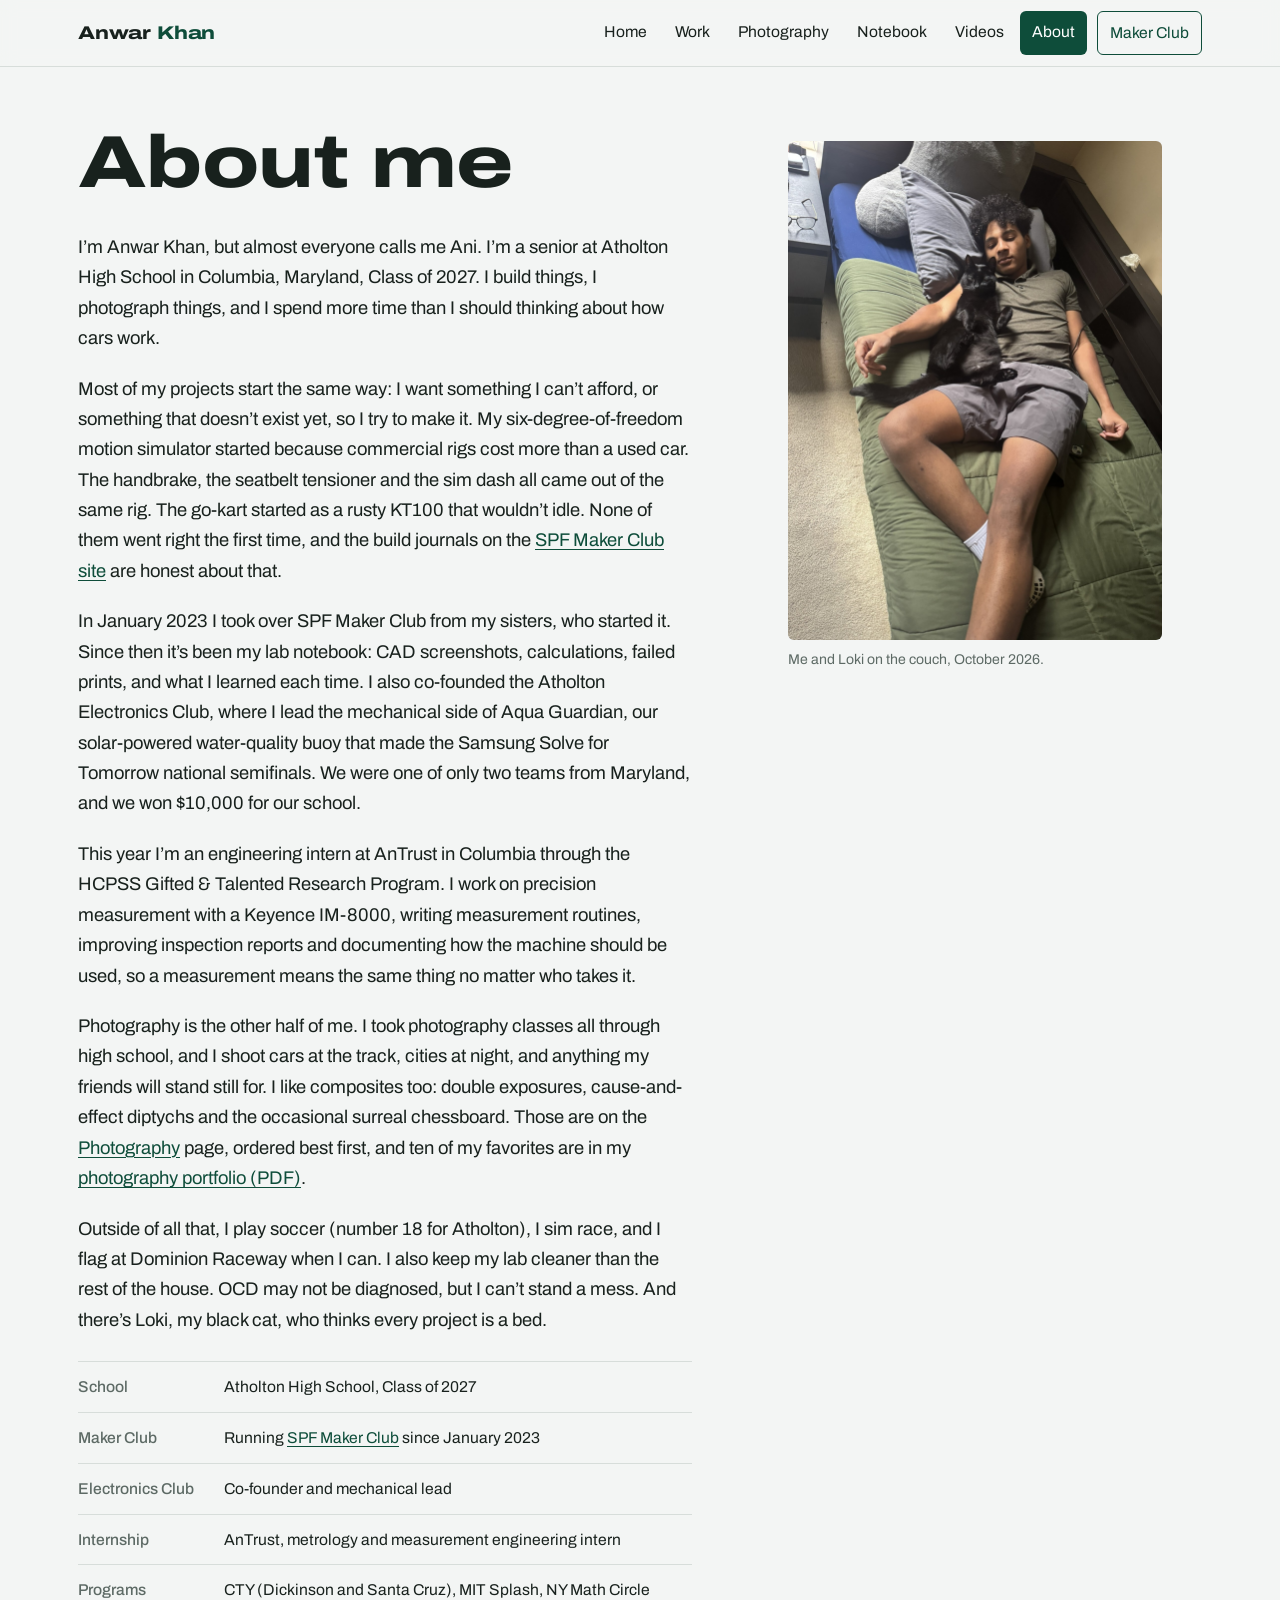
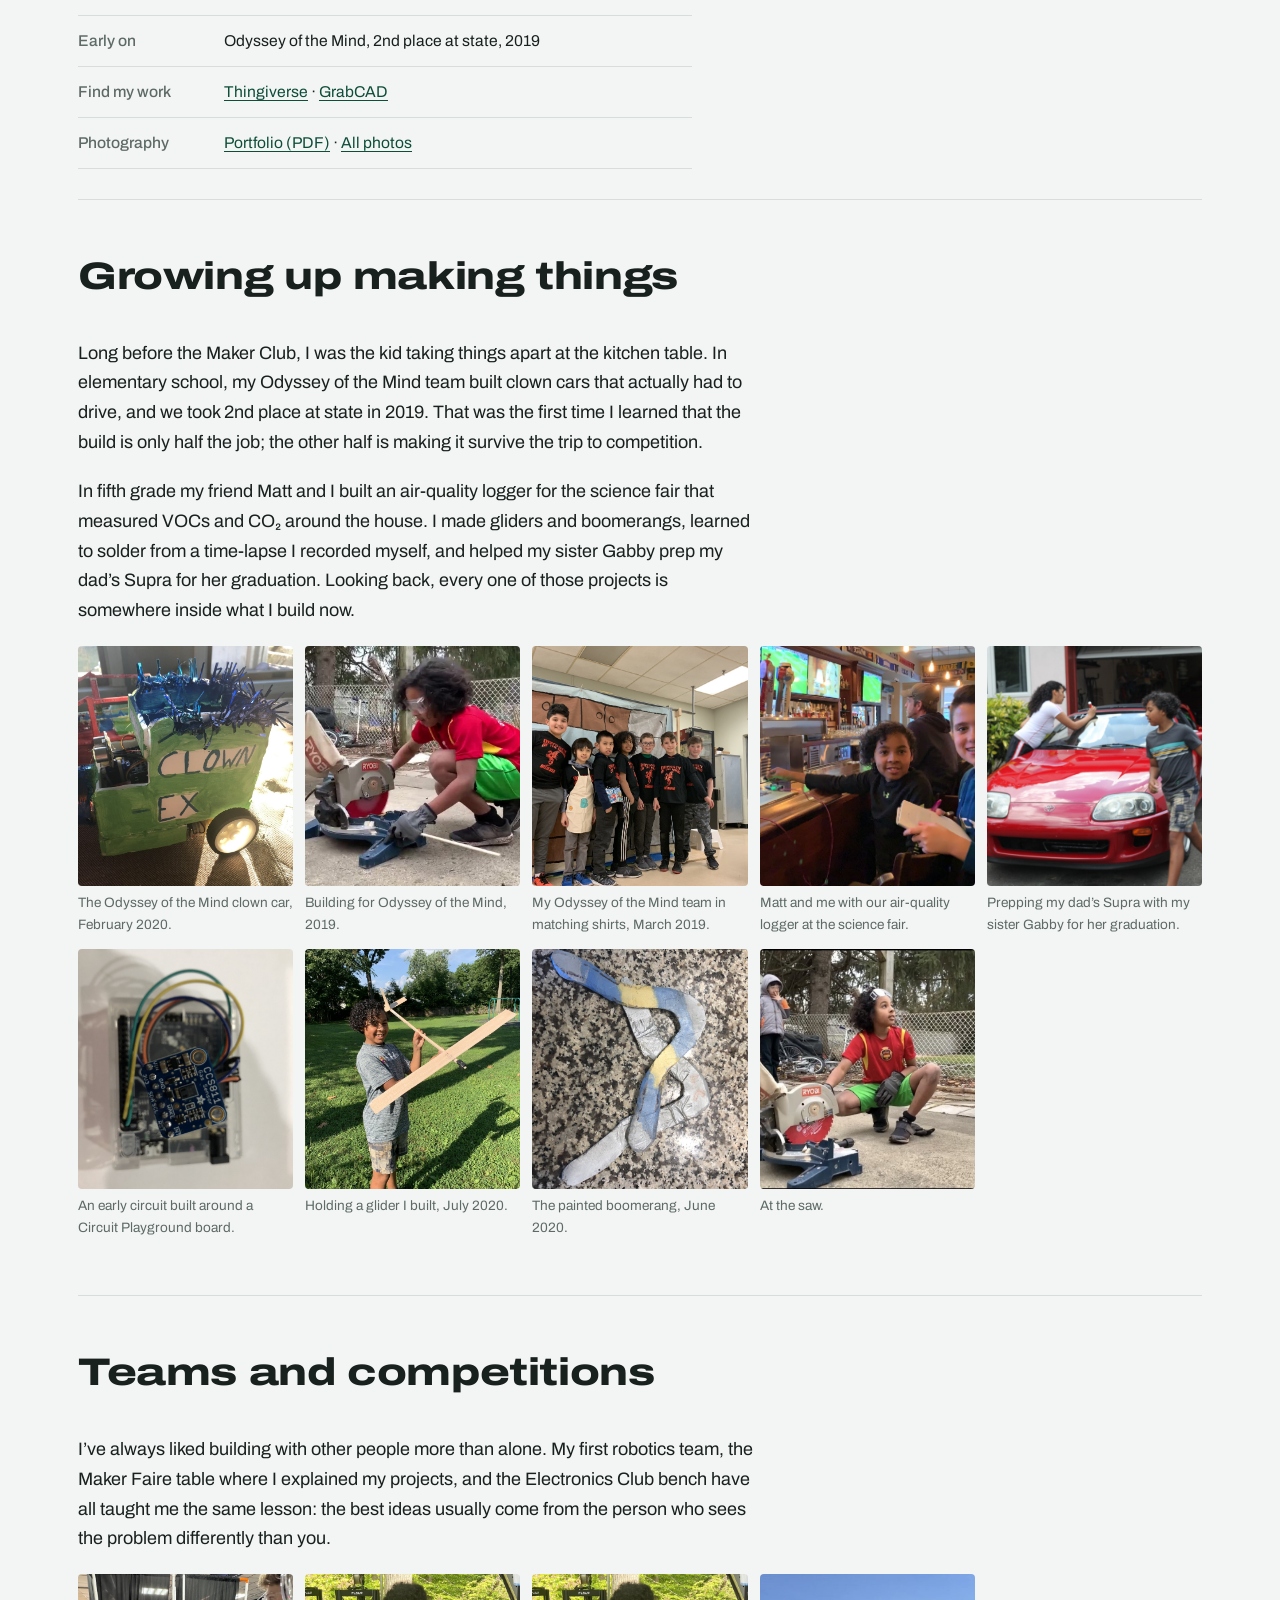
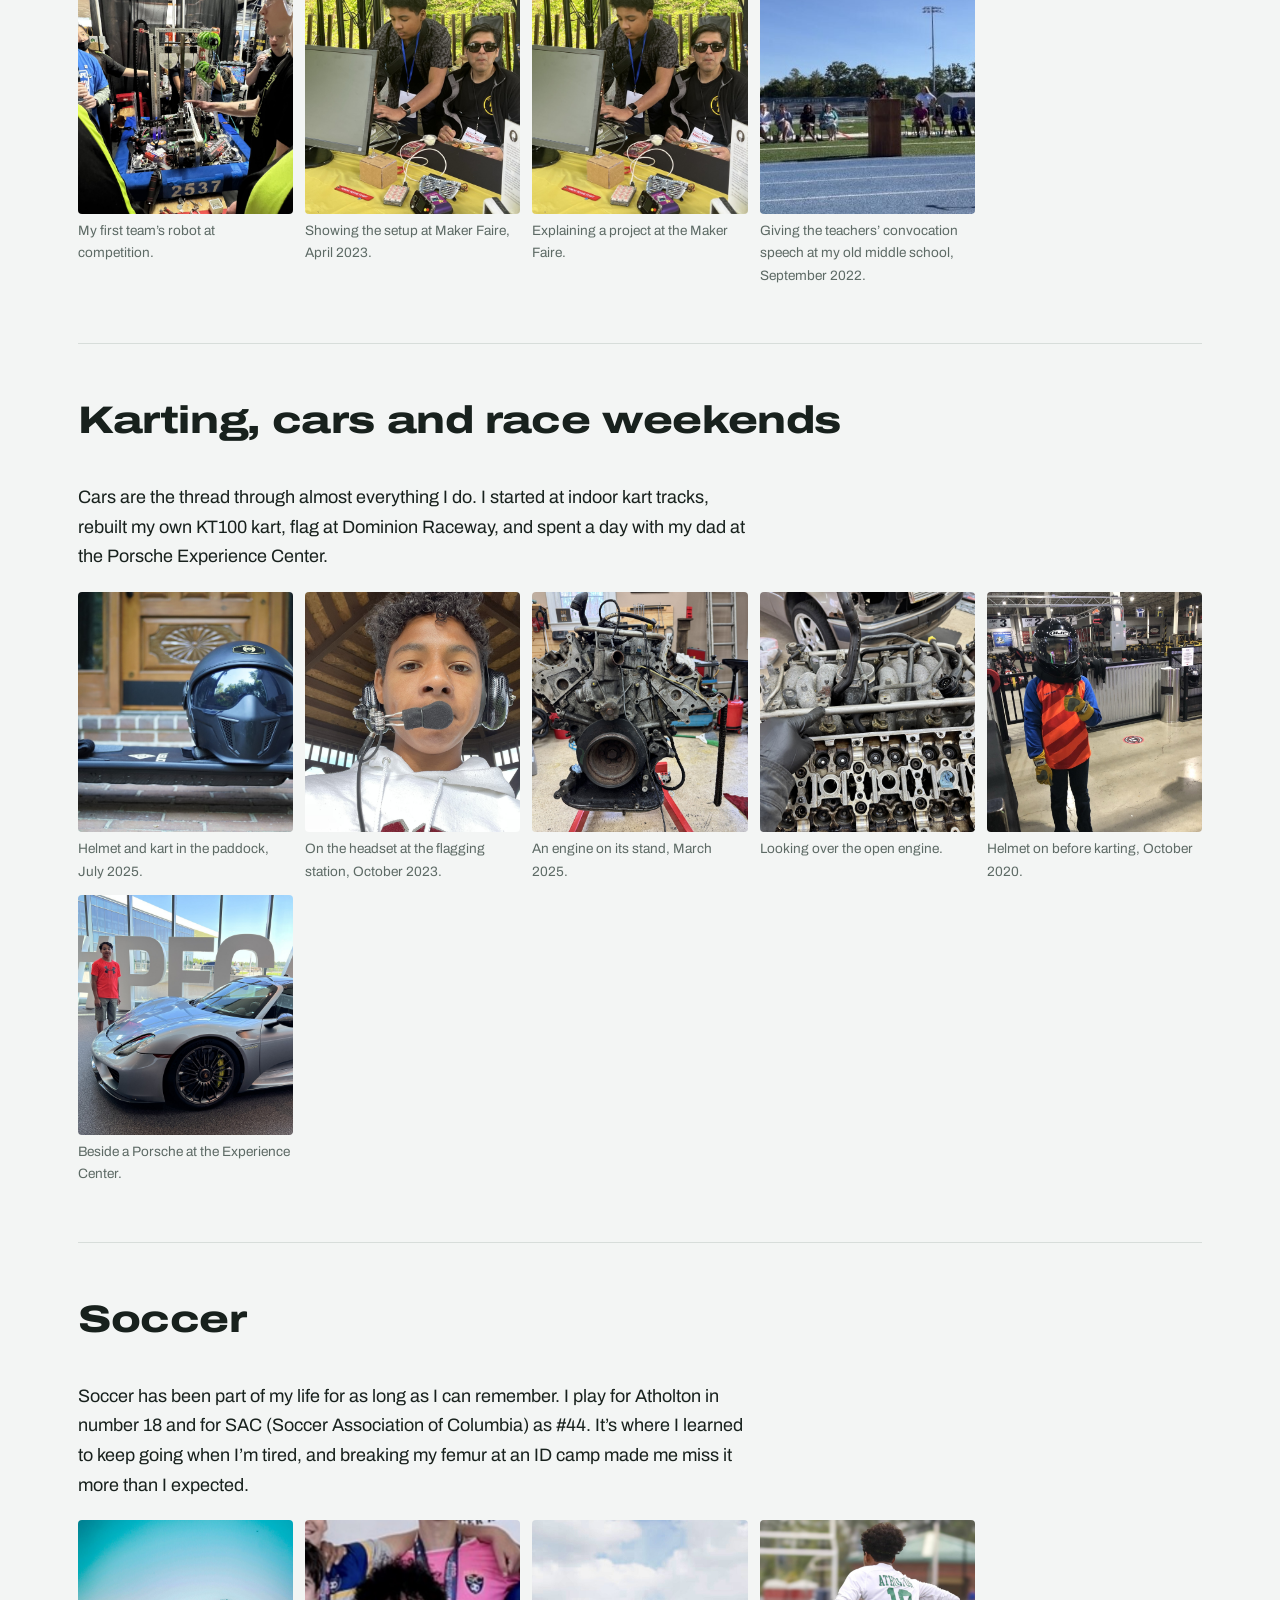
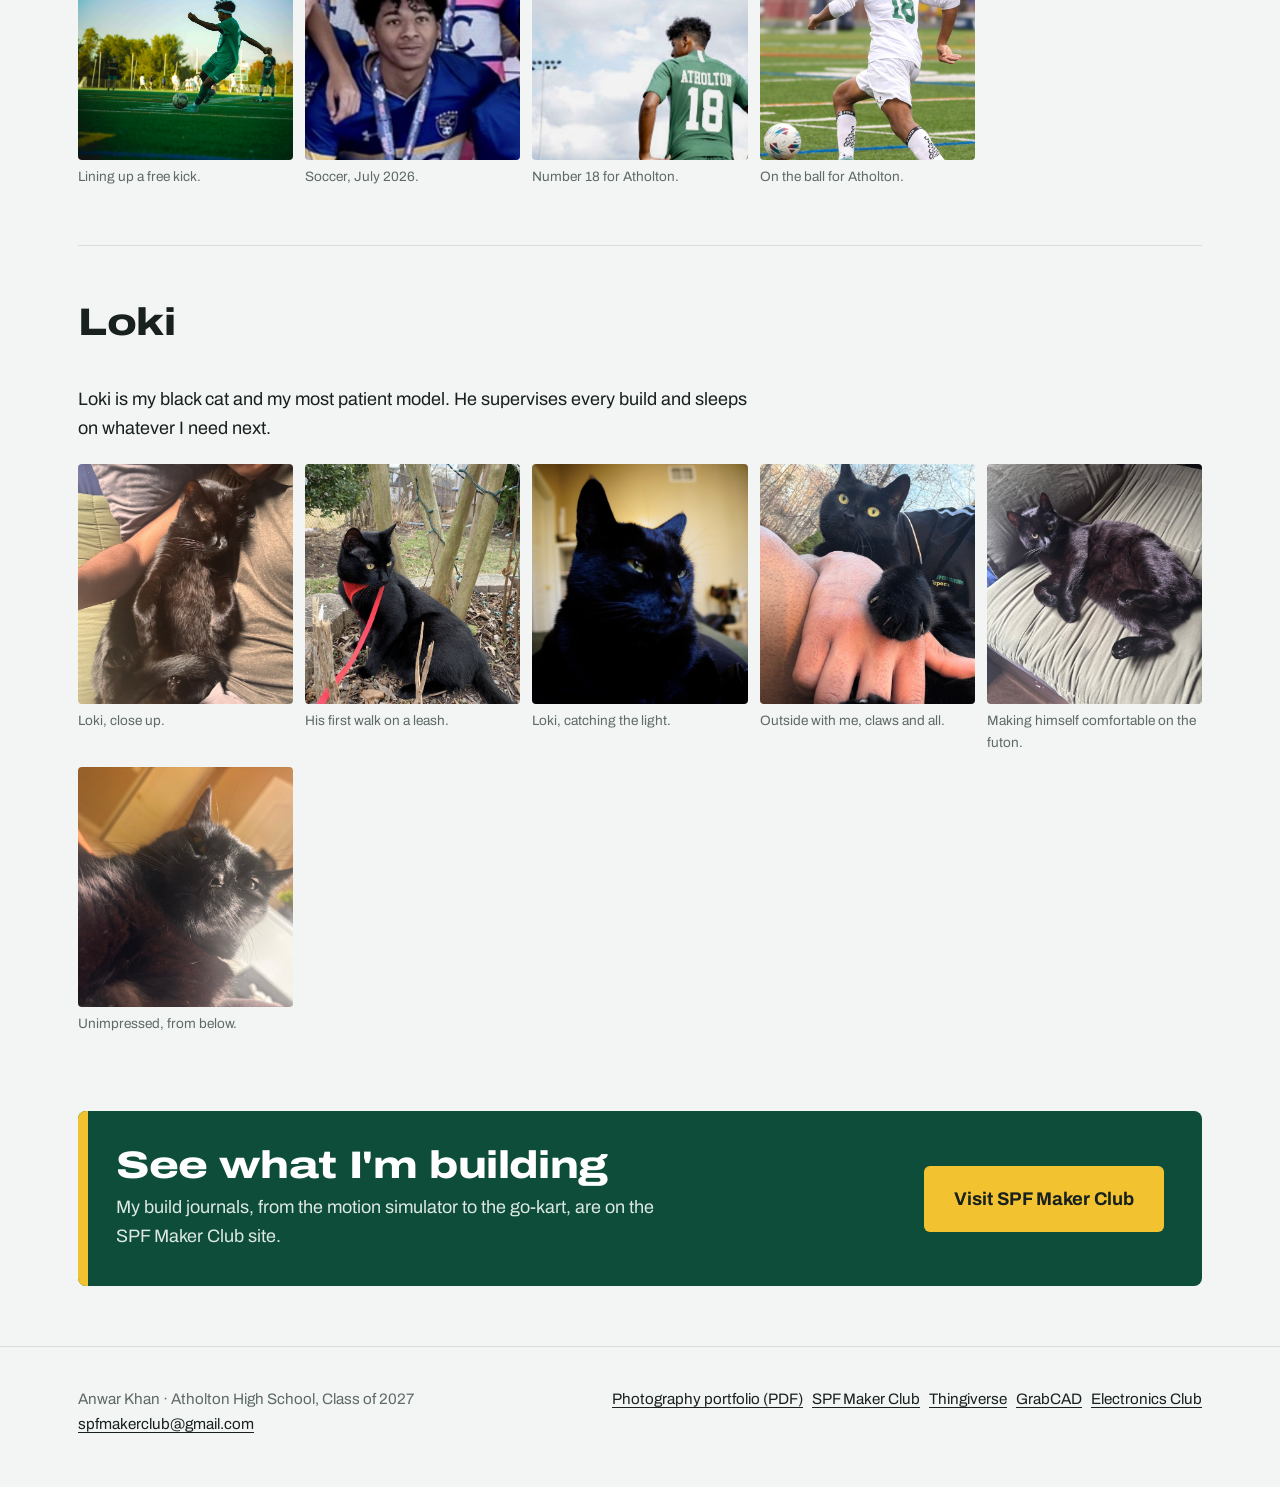
==== about.html @ f168857a "Add new Loki photos to About Co-Authored-By: Claude Opus 5.5 <noreply@anthropic.com> Claude-Session:" ====
<!doctype html>
<html lang="en"><head><meta charset="utf-8"><meta name="viewport" content="width=device-width,initial-scale=1">
<title>About · Anwar Khan</title><meta name="description" content="Projects, photography and notes by Anwar Khan.">
<link rel="preconnect" href="https://fonts.googleapis.com"><link rel="preconnect" href="https://fonts.gstatic.com" crossorigin>
<link href="https://fonts.googleapis.com/css2?family=Archivo:wdth,wght@62..125,400..800&display=swap" rel="stylesheet">
<link rel="stylesheet" href="style.css"></head>
<body><a class="skip" href="#main">Skip to content</a>
<header class="site-head"><div class="wrap"><a class="mark" href="index.html">Anwar <span>Khan</span></a>
<button class="menu-btn" aria-expanded="false" aria-controls="nav">Menu</button>
<nav class="nav" id="nav" aria-label="Main"><a href="index.html">Home</a><a href="work.html">Work</a><a href="photographs.html">Photography</a><a href="notebook.html">Notebook</a><a href="videos.html">Videos</a><a href="about.html" aria-current="page">About</a><a href="https://spfmakerclub.wordpress.com/" class="ext">Maker Club</a></nav></div></header>
<main id="main"><div class="wrap">
<section class="page-head about-grid"><div><h1>About me</h1><p>I’m Anwar Khan, but almost everyone calls me Ani. I’m a senior at Atholton High School in Columbia, Maryland, Class of 2027. I build things, I photograph things, and I spend more time than I should thinking about how cars work.</p><p>Most of my projects start the same way: I want something I can’t afford, or something that doesn’t exist yet, so I try to make it. My six-degree-of-freedom motion simulator started because commercial rigs cost more than a used car. The handbrake, the seatbelt tensioner and the sim dash all came out of the same rig. The go-kart started as a rusty KT100 that wouldn’t idle. None of them went right the first time, and the build journals on the <a href="https://spfmakerclub.wordpress.com/">SPF Maker Club site</a> are honest about that.</p><p>In January 2023 I took over SPF Maker Club from my sisters, who started it. Since then it’s been my lab notebook: CAD screenshots, calculations, failed prints, and what I learned each time. I also co-founded the Atholton Electronics Club, where I lead the mechanical side of Aqua Guardian, our solar-powered water-quality buoy that made the Samsung Solve for Tomorrow national semifinals. We were one of only two teams from Maryland, and we won $10,000 for our school.</p><p>This year I’m an engineering intern at AnTrust in Columbia through the HCPSS Gifted &amp; Talented Research Program. I work on precision measurement with a Keyence IM-8000, writing measurement routines, improving inspection reports and documenting how the machine should be used, so a measurement means the same thing no matter who takes it.</p><p>Photography is the other half of me. I took photography classes all through high school, and I shoot cars at the track, cities at night, and anything my friends will stand still for. I like composites too: double exposures, cause-and-effect diptychs and the occasional surreal chessboard. Those are on the <a href="photographs.html">Photography</a> page, ordered best first, and ten of my favorites are in my <a href="assets/anwar-khan-photography-portfolio.pdf">photography portfolio (PDF)</a>.</p><p>Outside of all that, I play soccer (number 18 for Atholton), I sim race, and I flag at Dominion Raceway when I can. I also keep my lab cleaner than the rest of the house. OCD may not be diagnosed, but I can’t stand a mess. And there’s Loki, my black cat, who thinks every project is a bed.</p>
<ul class="facts"><li><b>School</b><span>Atholton High School, Class of 2027</span></li><li><b>Maker Club</b><span>Running <a href="https://spfmakerclub.wordpress.com/">SPF Maker Club</a> since January 2023</span></li><li><b>Electronics Club</b><span>Co-founder and mechanical lead</span></li><li><b>Internship</b><span>AnTrust, metrology and measurement engineering intern</span></li><li><b>Programs</b><span>CTY (Dickinson and Santa Cruz), MIT Splash, NY Math Circle</span></li><li><b>Early on</b><span>Odyssey of the Mind, 2nd place at state, 2019</span></li><li><b>Find my work</b><span><a href="https://www.thingiverse.com/AcidicCane/designs">Thingiverse</a> · <a href="https://grabcad.com/anwar.o.khan-1">GrabCAD</a></span></li><li><b>Photography</b><span><a href="assets/anwar-khan-photography-portfolio.pdf">Portfolio (PDF)</a> · <a href="photographs.html">All photos</a></span></li></ul></div>
<figure class="portrait"><img src="assets/gallery-img-3523.jpg" alt="Me with my cat Loki curled up against my shoulder"><figcaption>Me and Loki on the couch, October 2026.</figcaption></figure></section>
<section class="section" id="growing-up"><div class="section-head"><h2>Growing up making things</h2></div><p>Long before the Maker Club, I was the kid taking things apart at the kitchen table. In elementary school, my Odyssey of the Mind team built clown cars that actually had to drive, and we took 2nd place at state in 2019. That was the first time I learned that the build is only half the job; the other half is making it survive the trip to competition.</p><p>In fifth grade my friend Matt and I built an air-quality logger for the science fair that measured VOCs and CO₂ around the house. I made gliders and boomerangs, learned to solder from a time-lapse I recorded myself, and helped my sister Gabby prep my dad’s Supra for her graduation. Looking back, every one of those projects is somewhere inside what I build now.</p><div class="strip"><figure class="" data-full="assets/gallery-img-0960.jpg" data-caption="The Odyssey of the Mind clown car, February 2020."><img src="assets/gallery-img-0960.jpg" alt="The Odyssey of the Mind clown car, February 2020." loading="lazy"><figcaption>The Odyssey of the Mind clown car, February 2020.</figcaption></figure><figure class="" data-full="assets/odyssey-build-2019-a.jpg" data-caption="Building for Odyssey of the Mind, 2019."><img src="assets/odyssey-build-2019-a.jpg" alt="Building for Odyssey of the Mind, 2019." loading="lazy"><figcaption>Building for Odyssey of the Mind, 2019.</figcaption></figure><figure class="" data-full="assets/gallery-img-3553.jpg" data-caption="My Odyssey of the Mind team in matching shirts, March 2019."><img src="assets/gallery-img-3553.jpg" alt="My Odyssey of the Mind team in matching shirts, March 2019." loading="lazy"><figcaption>My Odyssey of the Mind team in matching shirts, March 2019.</figcaption></figure><figure class="" data-full="assets/science-fair-air-logger-2020.jpg" data-caption="Matt and me with our air-quality logger at the science fair."><img src="assets/science-fair-air-logger-2020.jpg" alt="Matt and me with our air-quality logger at the science fair." loading="lazy"><figcaption>Matt and me with our air-quality logger at the science fair.</figcaption></figure><figure class="" data-full="assets/supra-prep-with-gabby-2020.jpg" data-caption="Prepping my dad’s Supra with my sister Gabby for her graduation."><img src="assets/supra-prep-with-gabby-2020.jpg" alt="Prepping my dad’s Supra with my sister Gabby for her graduation." loading="lazy"><figcaption>Prepping my dad’s Supra with my sister Gabby for her graduation.</figcaption></figure><figure class="" data-full="assets/gallery-img-0920.jpg" data-caption="An early circuit built around a Circuit Playground board."><img src="assets/gallery-img-0920.jpg" alt="An early circuit built around a Circuit Playground board." loading="lazy"><figcaption>An early circuit built around a Circuit Playground board.</figcaption></figure><figure class="" data-full="assets/gallery-img-0159.jpg" data-caption="Holding a glider I built, July 2020."><img src="assets/gallery-img-0159.jpg" alt="Holding a glider I built, July 2020." loading="lazy"><figcaption>Holding a glider I built, July 2020.</figcaption></figure><figure class="" data-full="assets/gallery-img-1186.jpg" data-caption="The painted boomerang, June 2020."><img src="assets/gallery-img-1186.jpg" alt="The painted boomerang, June 2020." loading="lazy"><figcaption>The painted boomerang, June 2020.</figcaption></figure><figure class="" data-full="assets/gallery-img-6403.jpg" data-caption="At the saw."><img src="assets/gallery-img-6403.jpg" alt="At the saw." loading="lazy"><figcaption>At the saw.</figcaption></figure></div></section><section class="section" id="robotics"><div class="section-head"><h2>Teams and competitions</h2></div><p>I’ve always liked building with other people more than alone. My first robotics team, the Maker Faire table where I explained my projects, and the Electronics Club bench have all taught me the same lesson: the best ideas usually come from the person who sees the problem differently than you.</p><div class="strip"><figure class="" data-full="assets/first-robotics-team-2025.jpg" data-caption="My first team’s robot at competition."><img src="assets/first-robotics-team-2025.jpg" alt="My first team’s robot at competition." loading="lazy"><figcaption>My first team’s robot at competition.</figcaption></figure><figure class="" data-full="assets/gallery-img-6424.jpg" data-caption="Showing the setup at Maker Faire, April 2023."><img src="assets/gallery-img-6424.jpg" alt="Showing the setup at Maker Faire, April 2023." loading="lazy"><figcaption>Showing the setup at Maker Faire, April 2023.</figcaption></figure><figure class="" data-full="assets/wp-2120.jpg" data-caption="Explaining a project at the Maker Faire."><img src="assets/wp-2120.jpg" alt="Explaining a project at the Maker Faire." loading="lazy"><figcaption>Explaining a project at the Maker Faire.</figcaption></figure><figure class="" data-full="assets/gallery-img-0933.jpg" data-caption="Giving the teachers’ convocation speech at my old middle school, September 2022."><img src="assets/gallery-img-0933.jpg" alt="Giving the teachers’ convocation speech at my old middle school, September 2022." loading="lazy"><figcaption>Giving the teachers’ convocation speech at my old middle school, September 2022.</figcaption></figure></div></section><section class="section" id="cars"><div class="section-head"><h2>Karting, cars and race weekends</h2></div><p>Cars are the thread through almost everything I do. I started at indoor kart tracks, rebuilt my own KT100 kart, flag at Dominion Raceway, and spent a day with my dad at the Porsche Experience Center.</p><div class="strip"><figure class="" data-full="assets/gallery--ani5394.jpg" data-caption="Helmet and kart in the paddock, July 2025."><img src="assets/gallery--ani5394.jpg" alt="Helmet and kart in the paddock, July 2025." loading="lazy"><figcaption>Helmet and kart in the paddock, July 2025.</figcaption></figure><figure class="" data-full="assets/gallery-img-2091.jpg" data-caption="On the headset at the flagging station, October 2023."><img src="assets/gallery-img-2091.jpg" alt="On the headset at the flagging station, October 2023." loading="lazy"><figcaption>On the headset at the flagging station, October 2023.</figcaption></figure><figure class="" data-full="assets/gallery-img-8754.jpg" data-caption="An engine on its stand, March 2025."><img src="assets/gallery-img-8754.jpg" alt="An engine on its stand, March 2025." loading="lazy"><figcaption>An engine on its stand, March 2025.</figcaption></figure><figure class="" data-full="assets/gallery-img-8756.jpg" data-caption="Looking over the open engine."><img src="assets/gallery-img-8756.jpg" alt="Looking over the open engine." loading="lazy"><figcaption>Looking over the open engine.</figcaption></figure><figure class="" data-full="assets/gallery-img-1470.jpg" data-caption="Helmet on before karting, October 2020."><img src="assets/gallery-img-1470.jpg" alt="Helmet on before karting, October 2020." loading="lazy"><figcaption>Helmet on before karting, October 2020.</figcaption></figure><figure class="" data-full="assets/gallery-img-3788.jpg" data-caption="Beside a Porsche at the Experience Center."><img src="assets/gallery-img-3788.jpg" alt="Beside a Porsche at the Experience Center." loading="lazy"><figcaption>Beside a Porsche at the Experience Center.</figcaption></figure></div></section><section class="section" id="soccer"><div class="section-head"><h2>Soccer</h2></div><p>Soccer has been part of my life for as long as I can remember. I play for Atholton in number 18 and for SAC (Soccer Association of Columbia) as #44. It’s where I learned to keep going when I’m tired, and breaking my femur at an ID camp made me miss it more than I expected.</p><div class="strip"><figure class="" data-full="assets/soccer-free-kick.jpg" data-caption="Lining up a free kick."><img src="assets/soccer-free-kick.jpg" alt="Lining up a free kick." loading="lazy"><figcaption>Lining up a free kick.</figcaption></figure><figure class="" data-full="assets/gallery-img-8855.jpg" data-caption="Soccer, July 2026."><img src="assets/gallery-img-8855.jpg" alt="Soccer, July 2026." loading="lazy"><figcaption>Soccer, July 2026.</figcaption></figure><figure class="" data-full="assets/gallery-img-1982.jpg" data-caption="Number 18 for Atholton."><img src="assets/gallery-img-1982.jpg" alt="Number 18 for Atholton." loading="lazy"><figcaption>Number 18 for Atholton.</figcaption></figure><figure class="" data-full="assets/soccer-number-18.jpg" data-caption="On the ball for Atholton."><img src="assets/soccer-number-18.jpg" alt="On the ball for Atholton." loading="lazy"><figcaption>On the ball for Atholton.</figcaption></figure></div></section><section class="section" id="loki"><div class="section-head"><h2>Loki</h2></div><p>Loki is my black cat and my most patient model. He supervises every build and sleeps on whatever I need next.</p><div class="strip"><figure class="" data-full="assets/gallery-img-9223.jpg" data-caption="Loki, close up."><img src="assets/gallery-img-9223.jpg" alt="Loki, close up." loading="lazy"><figcaption>Loki, close up.</figcaption></figure><figure class="" data-full="assets/loki-first-walk-2019.jpg" data-caption="His first walk on a leash."><img src="assets/loki-first-walk-2019.jpg" alt="His first walk on a leash." loading="lazy"><figcaption>His first walk on a leash.</figcaption></figure><figure class="" data-full="assets/loki-portrait.jpg" data-caption="Loki, catching the light."><img src="assets/loki-portrait.jpg" alt="Loki, catching the light." loading="lazy"><figcaption>Loki, catching the light.</figcaption></figure><figure class="" data-full="assets/loki-outside-in-my-arms.jpg" data-caption="Outside with me, claws and all."><img src="assets/loki-outside-in-my-arms.jpg" alt="Outside with me, claws and all." loading="lazy"><figcaption>Outside with me, claws and all.</figcaption></figure><figure class="" data-full="assets/loki-on-the-futon.jpg" data-caption="Making himself comfortable on the futon."><img src="assets/loki-on-the-futon.jpg" alt="Making himself comfortable on the futon." loading="lazy"><figcaption>Making himself comfortable on the futon.</figcaption></figure><figure class="" data-full="assets/loki-from-below.jpg" data-caption="Unimpressed, from below."><img src="assets/loki-from-below.jpg" alt="Unimpressed, from below." loading="lazy"><figcaption>Unimpressed, from below.</figcaption></figure></div></section>
<section class="club"><div><h2>See what I'm building</h2><p>My build journals, from the motion simulator to the go-kart, are on the SPF Maker Club site.</p></div><a class="btn big yellow" href="https://spfmakerclub.wordpress.com/">Visit SPF Maker Club</a></section></div></main>
<footer class="site-foot"><div class="wrap"><div>Anwar Khan · Atholton High School, Class of 2027<br>
<a href="mailto:spfmakerclub@gmail.com">spfmakerclub@gmail.com</a></div>
<div><a href="assets/anwar-khan-photography-portfolio.pdf">Photography portfolio (PDF)</a> &nbsp; <a href="https://spfmakerclub.wordpress.com/">SPF Maker Club</a> &nbsp; <a href="https://www.thingiverse.com/AcidicCane/designs">Thingiverse</a> &nbsp; <a href="https://grabcad.com/anwar.o.khan-1">GrabCAD</a> &nbsp; <a href="https://atholton-electronics-club.vercel.app/">Electronics Club</a></div></div></footer>
<div class="lightbox" role="dialog" aria-modal="true" aria-label="Photo viewer"><button type="button">Close</button><figure><img alt=""><figcaption></figcaption></figure></div>
<script src="site.js"></script></body></html>
---- style.css ----
/* Anwar Khan, personal site
   Palette: racing green + flag yellow on cool paper. Type: Archivo (wide for display). */
:root{
  --paper:#F3F5F4;
  --surface:#FFFFFF;
  --ink:#18211D;
  --green:#0E4D3A;
  --green-deep:#0A3A2C;
  --yellow:#F2C230;
  --steel:#5D6A65;
  --line:#D7DDDA;
  --measure:68ch;
  --wrap:1180px;
  --ease:cubic-bezier(.2,.7,.2,1);
}
@view-transition{navigation:auto}
*{box-sizing:border-box}
html{scroll-behavior:smooth}
body{margin:0;background:var(--paper);color:var(--ink);font-family:"Archivo",system-ui,sans-serif;font-size:18px;line-height:1.65;font-variation-settings:"wdth" 100;-webkit-font-smoothing:antialiased}
img,video{max-width:100%;display:block}
a{color:var(--green);text-underline-offset:3px;text-decoration-thickness:1px}
a:hover{text-decoration-color:var(--yellow);text-decoration-thickness:3px}
:focus-visible{outline:3px solid var(--yellow);outline-offset:3px;border-radius:2px}
.skip{position:absolute;left:-999px}.skip:focus{left:16px;top:16px;background:var(--surface);padding:8px 12px;z-index:99}
.wrap{max-width:var(--wrap);margin:0 auto;padding:0 28px}
h1,h2,h3{font-variation-settings:"wdth" 125;font-weight:800;line-height:1.08;letter-spacing:-.01em;margin:0 0 .4em}
h1{font-size:clamp(2.6rem,6vw,4.6rem)}
h2{font-size:clamp(1.7rem,3vw,2.4rem)}
h3{font-size:1.3rem;font-variation-settings:"wdth" 112}
p{margin:0 0 1.1em;max-width:var(--measure)}
.lede{font-size:1.22rem;color:var(--ink)}
.muted{color:var(--steel)}
.small{font-size:.92rem}

/* header */
.site-head{position:sticky;top:0;z-index:20;background:rgba(243,245,244,.92);backdrop-filter:blur(8px);border-bottom:1px solid var(--line)}
.site-head .wrap{display:flex;align-items:center;justify-content:space-between;gap:24px;height:66px}
.mark{font-variation-settings:"wdth" 125;font-weight:800;font-size:1.15rem;color:var(--ink);text-decoration:none;letter-spacing:-.01em}
.mark span{color:var(--green)}
.nav{display:flex;gap:4px;flex-wrap:wrap}
.nav a{color:var(--ink);text-decoration:none;padding:8px 12px;border-radius:6px;font-size:.98rem}
.nav a:hover{background:#E6EBE8}
.nav a[aria-current="page"]{background:var(--green);color:#fff}
.menu-btn{display:none;background:none;border:1px solid var(--line);border-radius:6px;padding:8px 12px;font:inherit}
@media (max-width:760px){
  .menu-btn{display:block}
  .nav{display:none;position:absolute;top:66px;left:0;right:0;background:var(--paper);flex-direction:column;padding:10px 20px 18px;border-bottom:1px solid var(--line)}
  .nav.open{display:flex}
}

/* the one signature element: twin livery stripes */
.stripes{display:flex;gap:6px;margin:18px 0 0}
.stripes i{display:block;height:8px;width:120px;background:var(--yellow);border-radius:1px}
.stripes i+i{width:60px;background:var(--green)}

/* home hero */
.hero{padding:64px 0 40px}
.hero h1{font-size:clamp(3.2rem,11vw,9rem);margin:0;line-height:.92;letter-spacing:-.03em}
.hero-grid{display:grid;grid-template-columns:1.05fr 1fr;gap:48px;align-items:end;margin-top:40px}
.hero-photo img{width:100%;height:auto;border-radius:6px}
.hero-photo figcaption{font-size:.88rem;color:var(--steel);margin-top:8px}
@media (prefers-reduced-motion:no-preference){
  .hero h1{animation:wipe 1.1s var(--ease) both}
  .stripes i{animation:grow .9s .55s var(--ease) both;transform-origin:left}
  .stripes i+i{animation-delay:.7s}
}
@keyframes wipe{from{clip-path:inset(0 100% 0 0)}to{clip-path:inset(0 0 0 0)}}
@keyframes grow{from{transform:scaleX(0)}to{transform:scaleX(1)}}

/* sections */
.section{padding:56px 0;border-top:1px solid var(--line)}
.section-head{display:flex;justify-content:space-between;align-items:baseline;gap:20px;flex-wrap:wrap;margin-bottom:26px}
.page-head{padding:56px 0 30px}
.page-head p{font-size:1.15rem}

/* buttons */
.btn{display:inline-block;background:var(--green);color:#fff;text-decoration:none;font-weight:700;font-size:1.02rem;padding:15px 24px;border-radius:6px;transition:background .2s}
.btn:hover{background:var(--green-deep);text-decoration:none;box-shadow:inset 0 -4px 0 var(--yellow)}
.btn.ghost{background:transparent;color:var(--green);border:2px solid var(--green);padding:13px 22px}
.btn.ghost:hover{background:var(--green);color:#fff}
.btn.big{font-size:1.15rem;padding:18px 30px}
.link-row{display:flex;flex-wrap:wrap;gap:12px;margin-top:10px}

/* projects */
.project{display:grid;grid-template-columns:minmax(0,1fr) minmax(0,1.1fr);gap:44px;padding:44px 0;border-top:1px solid var(--line);align-items:center}
.project:first-of-type{border-top:0}
.project-media{background:#E4E9E6;border-radius:6px;overflow:hidden;display:flex;align-items:center;justify-content:center;min-height:260px}
.project-media img{width:100%;height:auto;max-height:440px;object-fit:contain}
.project .kind{color:var(--steel);font-size:.95rem;margin:0 0 6px}
.project h2{font-size:clamp(1.6rem,2.6vw,2.2rem)}
@media (max-width:860px){.project,.hero-grid{grid-template-columns:1fr;gap:22px}}

/* compact project grid (home) */
.mini-grid{display:grid;grid-template-columns:repeat(auto-fill,minmax(260px,1fr));gap:26px}
.mini a{color:inherit;text-decoration:none;display:block}
.mini .thumb{background:#E4E9E6;border-radius:6px;aspect-ratio:4/3;display:flex;align-items:center;justify-content:center;overflow:hidden;margin-bottom:12px}
.mini .thumb img{max-height:100%;width:auto;height:100%;object-fit:contain}
.mini h3{margin:0 0 4px}
.mini p{font-size:.95rem;color:var(--steel);margin:0}
.mini a:hover h3{text-decoration:underline;text-decoration-color:var(--yellow);text-decoration-thickness:3px}

/* photo wall: natural aspect, masonry columns */
.filters{display:flex;flex-wrap:wrap;gap:8px;margin:0 0 26px}
.filters button{font:inherit;font-size:.95rem;border:1px solid var(--line);background:var(--surface);color:var(--ink);padding:7px 14px;border-radius:999px;cursor:pointer}
.filters button[aria-pressed="true"]{background:var(--green);color:#fff;border-color:var(--green)}
.wall{columns:3 300px;column-gap:18px}
.wall figure{break-inside:avoid;margin:0 0 18px;cursor:zoom-in}
.wall img{width:100%;height:auto;border-radius:4px;background:#E4E9E6}
.wall figcaption{font-size:.9rem;color:var(--steel);padding:8px 2px 0}
.wall figcaption b{color:var(--ink);font-weight:600}
.wall figure[hidden]{display:none}

/* lightbox */
.lightbox{position:fixed;inset:0;background:rgba(10,20,16,.94);display:none;align-items:center;justify-content:center;z-index:50;padding:30px}
.lightbox.open{display:flex}
.lightbox figure{margin:0;max-width:min(1300px,94vw);text-align:center}
.lightbox img{max-height:82vh;width:auto;margin:0 auto;border-radius:3px}
.lightbox figcaption{color:#E9EFEC;margin-top:12px;font-size:.98rem}
.lightbox button{position:absolute;top:18px;right:22px;background:none;border:1px solid #6d7c76;color:#fff;font:inherit;padding:6px 14px;border-radius:6px;cursor:pointer}
@media (prefers-reduced-motion:no-preference){.lightbox.open figure{animation:pop .28s var(--ease)}}
@keyframes pop{from{opacity:0;transform:scale(.97)}to{opacity:1;transform:none}}

/* notebook timeline */
.entry{display:grid;grid-template-columns:150px minmax(0,1fr);gap:34px;padding:46px 0;border-top:1px solid var(--line)}
.entry .when{font-variation-settings:"wdth" 125;font-weight:800;color:var(--green);font-size:1.05rem;line-height:1.3}
.entry .when small{display:block;color:var(--steel);font-weight:400;font-variation-settings:"wdth" 100;font-size:.9rem}
.strip{display:grid;grid-template-columns:repeat(auto-fill,minmax(210px,1fr));gap:12px;margin-top:20px}
.strip figure{margin:0;cursor:zoom-in}
.strip img{width:100%;height:240px;object-fit:cover;border-radius:4px}
.strip figcaption{font-size:.85rem;color:var(--steel);margin-top:6px}
@media (max-width:760px){.entry{grid-template-columns:1fr;gap:10px}}

/* about */
.about-grid{display:grid;grid-template-columns:minmax(0,1.35fr) minmax(0,1fr);gap:56px;align-items:start}
.about-grid .portrait img{width:100%;height:auto;border-radius:6px}
.about-grid .portrait figcaption{font-size:.88rem;color:var(--steel);margin-top:8px}
.facts{list-style:none;padding:0;margin:26px 0 0;border-top:1px solid var(--line)}
.facts li{display:grid;grid-template-columns:130px 1fr;gap:16px;padding:12px 0;border-bottom:1px solid var(--line);font-size:.98rem}
.facts li b{color:var(--steel);font-weight:500}
@media (max-width:860px){.about-grid{grid-template-columns:1fr}}

/* videos */
.vid-grid{display:grid;grid-template-columns:repeat(auto-fill,minmax(330px,1fr));gap:30px}
.vid video,.vid iframe{width:100%;aspect-ratio:16/9;height:auto;border:0;border-radius:6px;background:#000}
.vid h3{margin:12px 0 4px}
.vid p{font-size:.95rem;color:var(--steel);margin:0}

/* footer */
.site-foot{border-top:1px solid var(--line);margin-top:60px;padding:40px 0 50px;font-size:.95rem;color:var(--steel)}
.site-foot .wrap{display:flex;justify-content:space-between;gap:24px;flex-wrap:wrap}
.site-foot a{color:var(--ink)}

/* Maker Club link band */
.club{display:flex;justify-content:space-between;align-items:center;gap:30px;flex-wrap:wrap;background:var(--green);color:#fff;border-radius:8px;padding:34px 38px;margin:20px 0 10px;position:relative;overflow:hidden}
.club::before{content:"";position:absolute;left:0;top:0;bottom:0;width:10px;background:var(--yellow)}
.club h2{color:#fff;margin:0 0 6px}
.club p{margin:0;color:#DCE8E2;max-width:56ch}
.btn.yellow{background:var(--yellow);color:var(--ink)}
.btn.yellow:hover{background:#ffd24d;box-shadow:none}
.nav a.ext{border:1px solid var(--green);color:var(--green);margin-left:6px}
.nav a.ext:hover{background:var(--green);color:#fff}
.portrait figcaption,.hero-photo figcaption{font-size:.88rem}
/* JS masonry keeps rank order reading left to right */
.wall.js{columns:auto;display:flex;gap:18px;align-items:flex-start}
.wall.js .col{flex:1 1 0;min-width:0}
/* portfolio band (photography page) */
.pf{display:grid;grid-template-columns:minmax(0,300px) minmax(0,1fr);gap:34px;align-items:center;background:var(--surface);border:1px solid var(--line);border-left:10px solid var(--yellow);border-radius:8px;padding:24px 30px;margin:0 0 34px}
.pf-cover img{width:100%;height:auto;border-radius:4px;box-shadow:0 1px 0 var(--line)}
.pf h2{margin:0 0 6px}
.pf p{margin:0 0 6px}
@media (max-width:760px){.pf{grid-template-columns:1fr;padding:20px}}
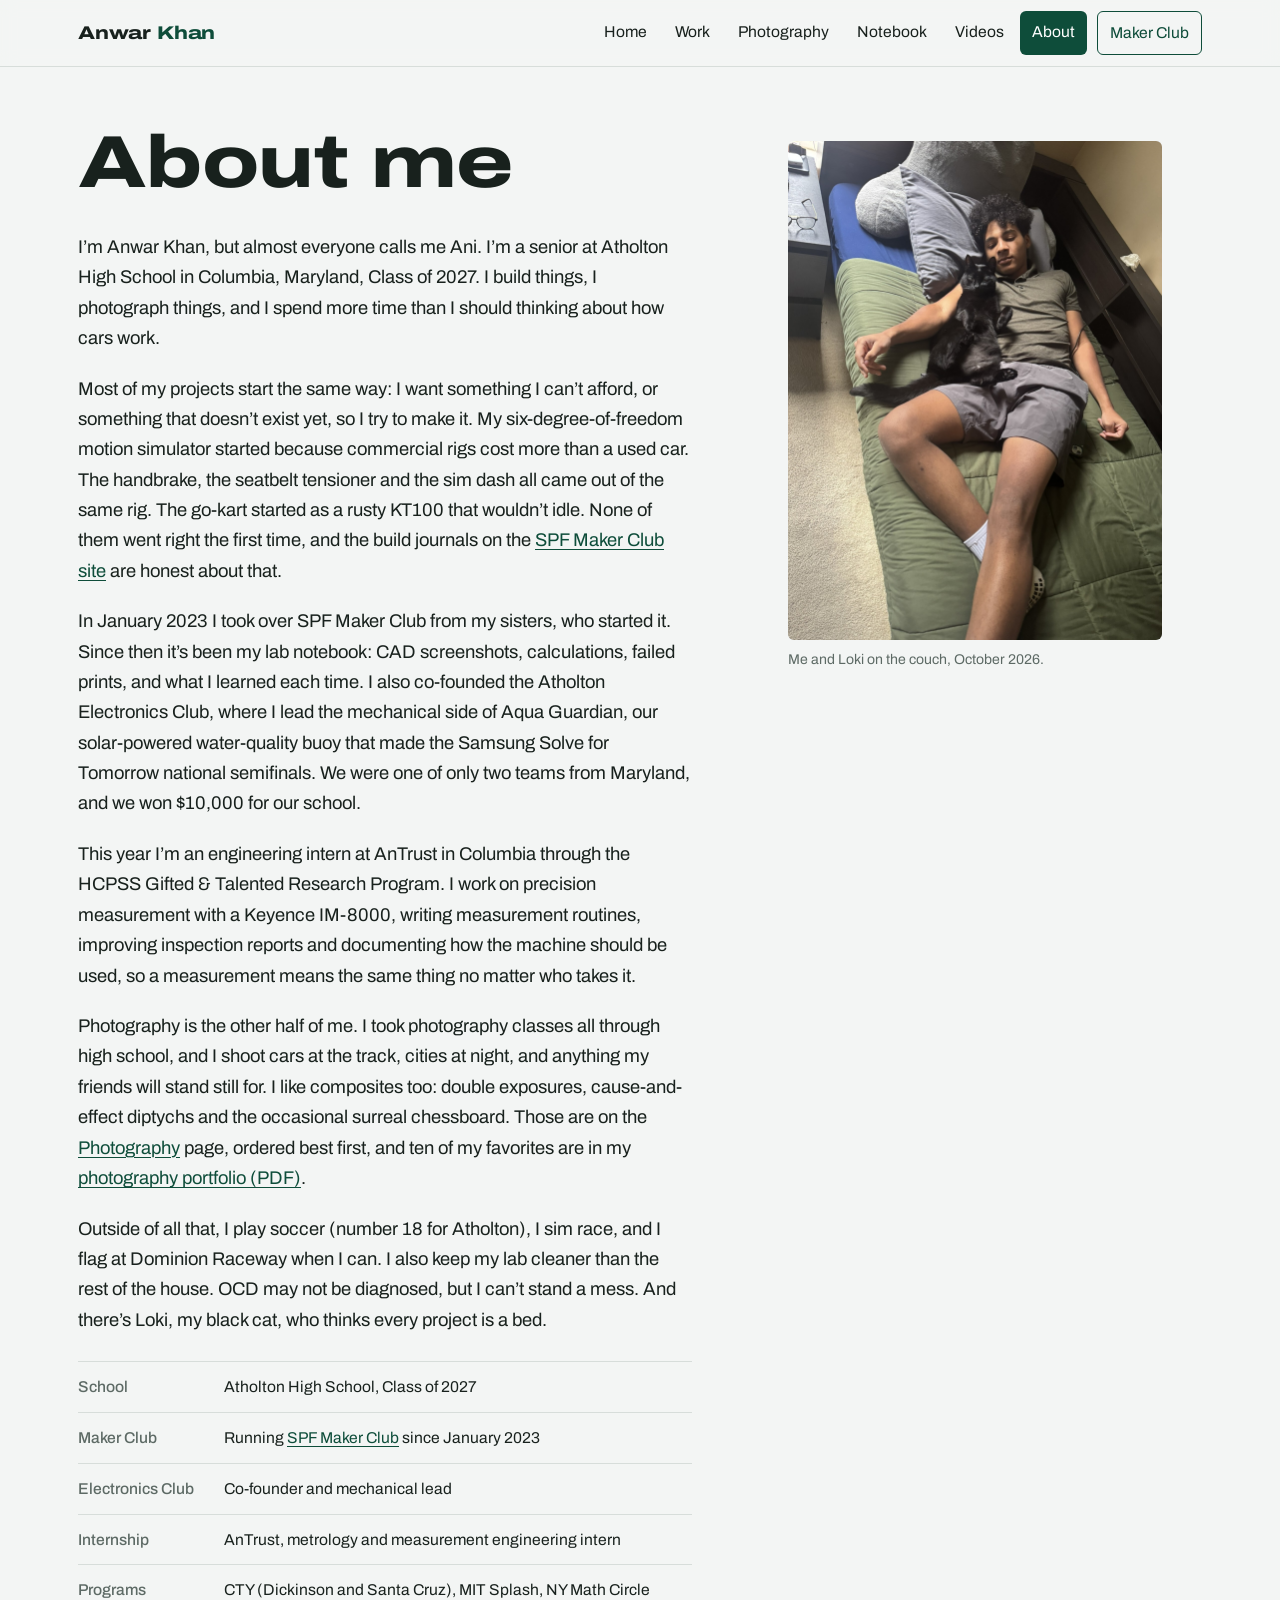
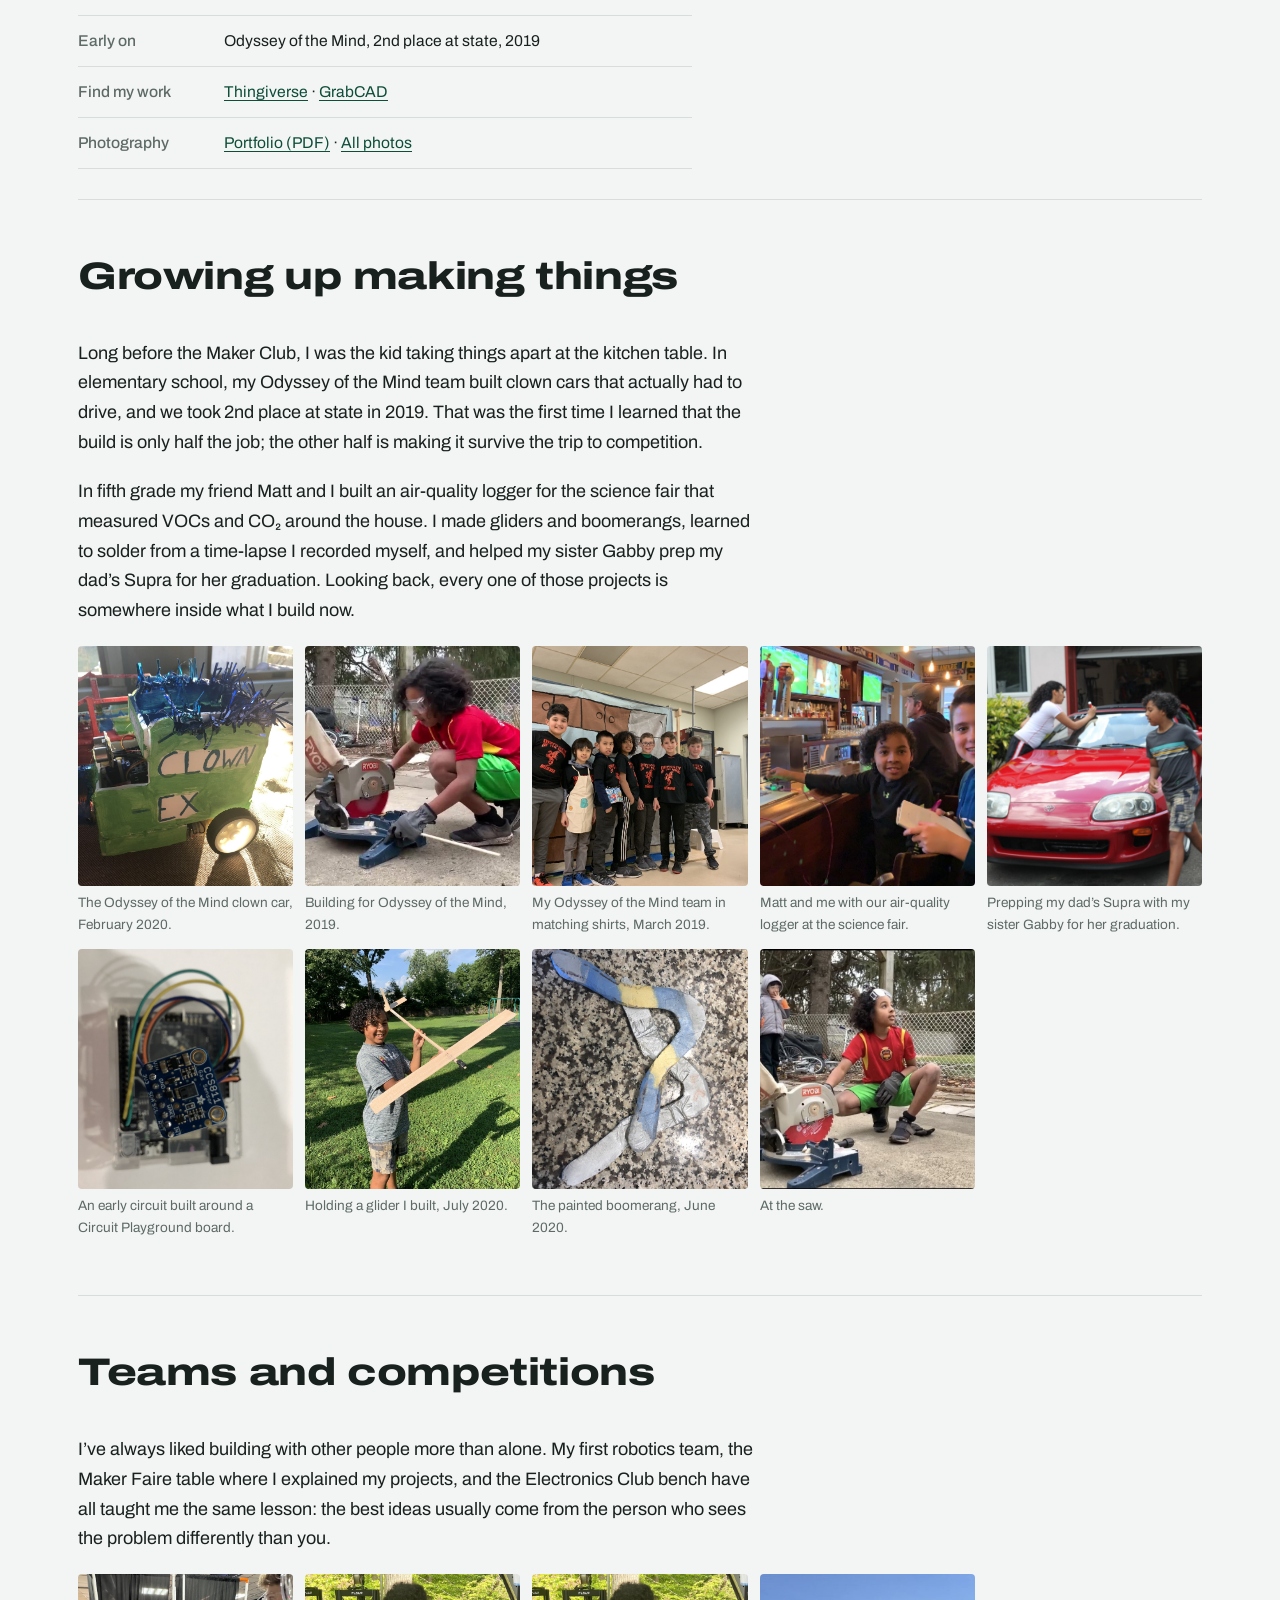
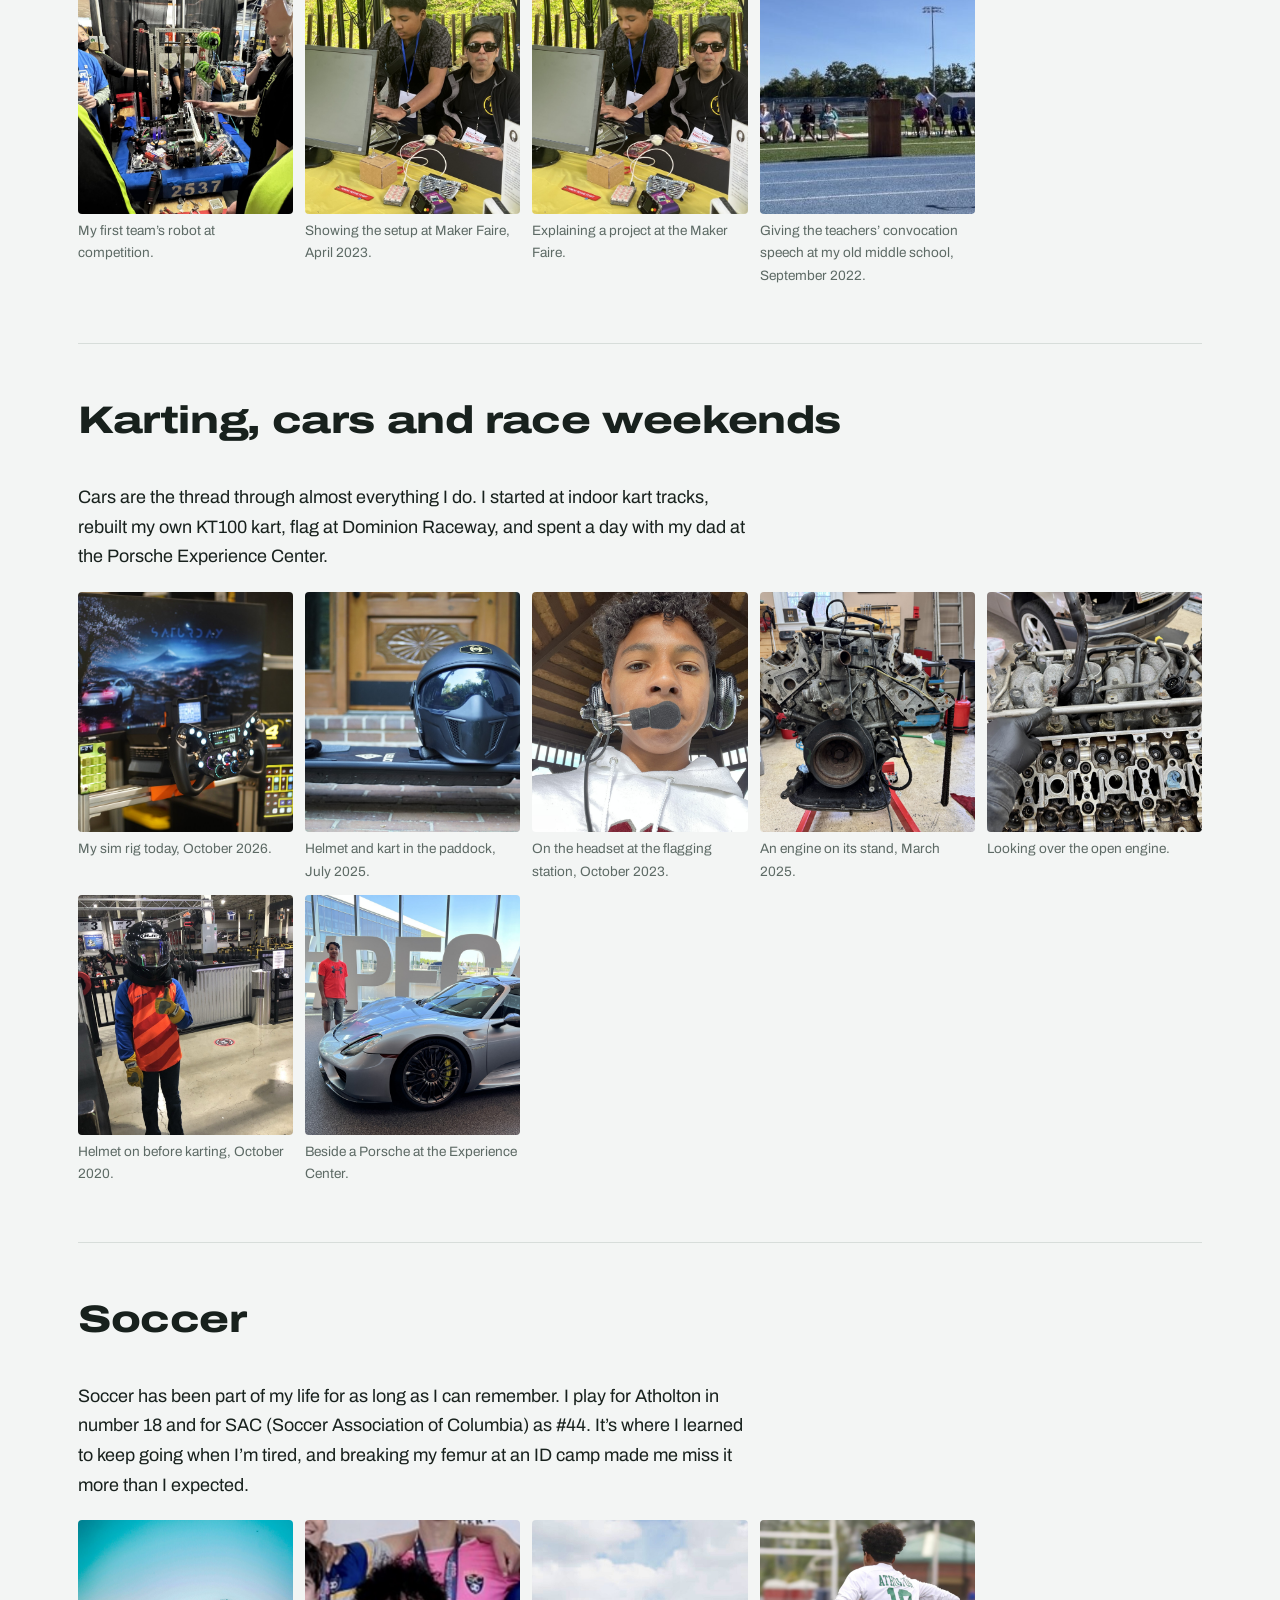
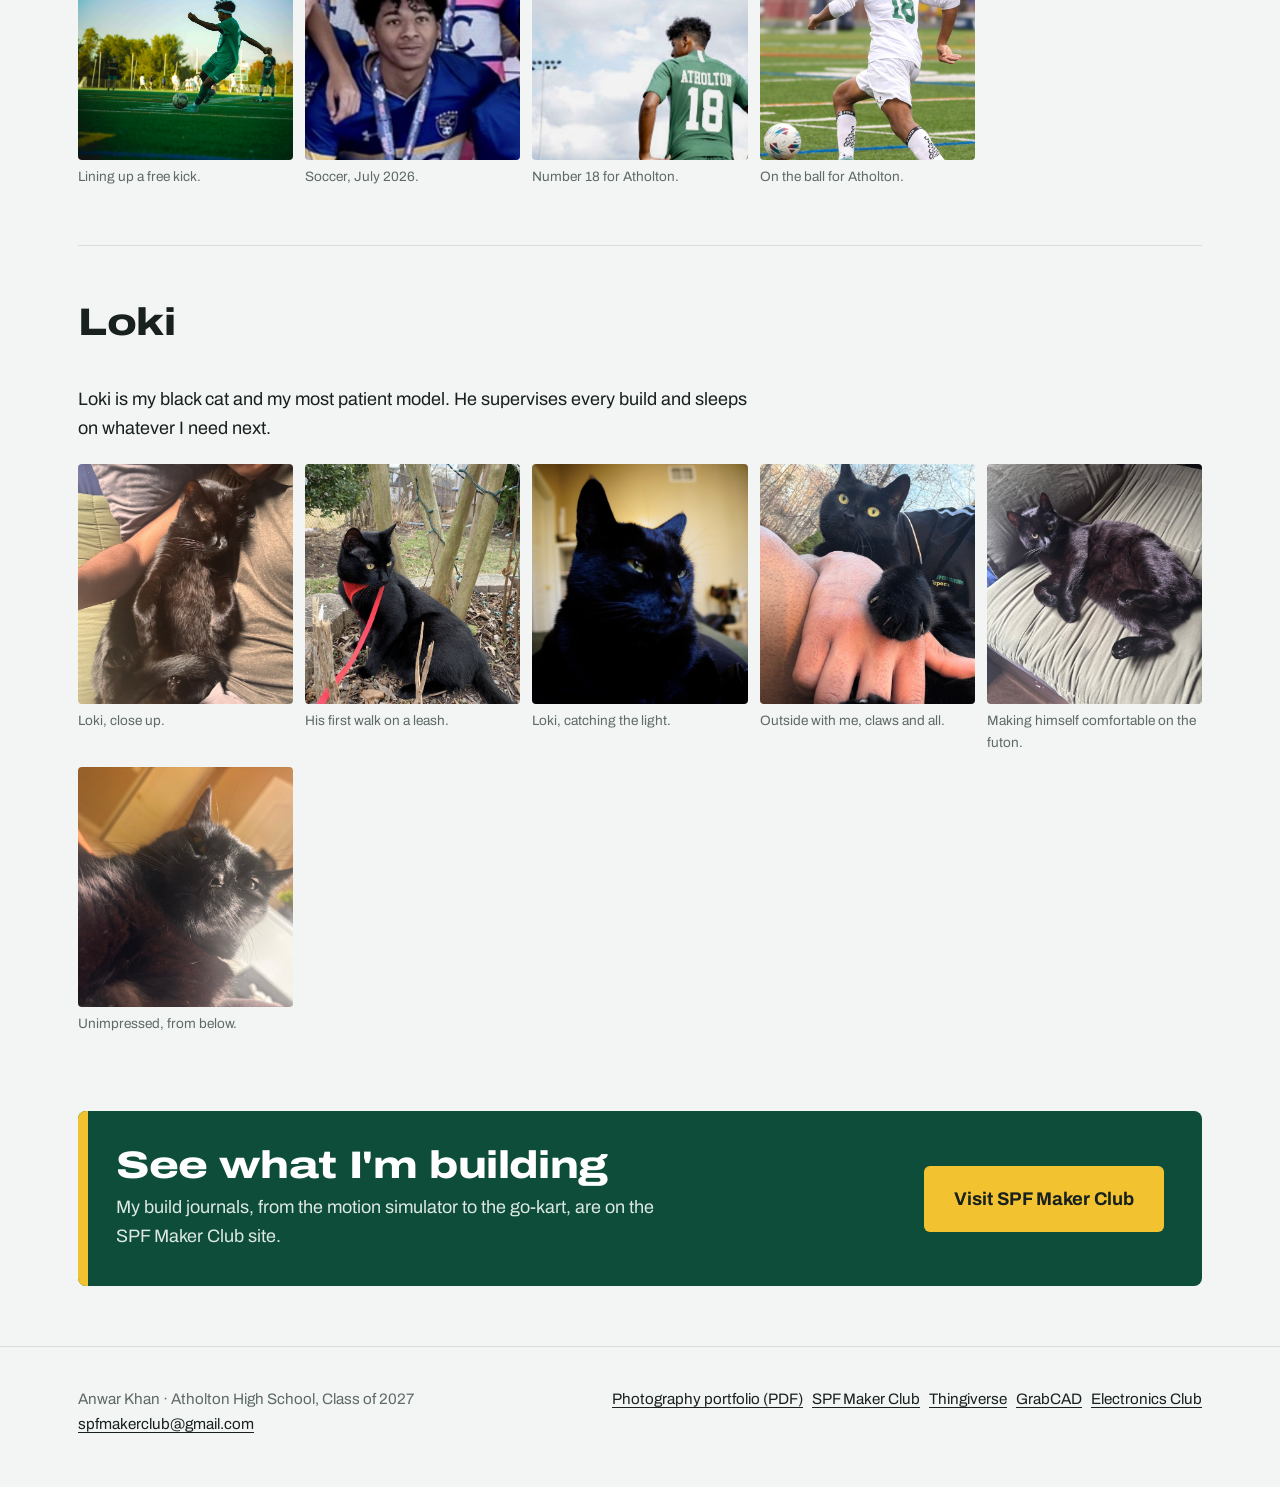
==== commit b62987c7: "New sim rig photos: home hero, Work and About Co-Authored-By: Claude Opus 5.5 <noreply@anthropic.com" ====
--- a/about.html
+++ b/about.html
@@ -3,7 +3,7 @@
 <title>About · Anwar Khan</title><meta name="description" content="Projects, photography and notes by Anwar Khan.">
 <link rel="preconnect" href="https://fonts.googleapis.com"><link rel="preconnect" href="https://fonts.gstatic.com" crossorigin>
 <link href="https://fonts.googleapis.com/css2?family=Archivo:wdth,wght@62..125,400..800&display=swap" rel="stylesheet">
-<link rel="stylesheet" href="style.css"></head>
+<link rel="stylesheet" href="style.css?v=1793467719"></head>
 <body><a class="skip" href="#main">Skip to content</a>
 <header class="site-head"><div class="wrap"><a class="mark" href="index.html">Anwar <span>Khan</span></a>
 <button class="menu-btn" aria-expanded="false" aria-controls="nav">Menu</button>
@@ -12,10 +12,10 @@
 <section class="page-head about-grid"><div><h1>About me</h1><p>I’m Anwar Khan, but almost everyone calls me Ani. I’m a senior at Atholton High School in Columbia, Maryland, Class of 2027. I build things, I photograph things, and I spend more time than I should thinking about how cars work.</p><p>Most of my projects start the same way: I want something I can’t afford, or something that doesn’t exist yet, so I try to make it. My six-degree-of-freedom motion simulator started because commercial rigs cost more than a used car. The handbrake, the seatbelt tensioner and the sim dash all came out of the same rig. The go-kart started as a rusty KT100 that wouldn’t idle. None of them went right the first time, and the build journals on the <a href="https://spfmakerclub.wordpress.com/">SPF Maker Club site</a> are honest about that.</p><p>In January 2023 I took over SPF Maker Club from my sisters, who started it. Since then it’s been my lab notebook: CAD screenshots, calculations, failed prints, and what I learned each time. I also co-founded the Atholton Electronics Club, where I lead the mechanical side of Aqua Guardian, our solar-powered water-quality buoy that made the Samsung Solve for Tomorrow national semifinals. We were one of only two teams from Maryland, and we won $10,000 for our school.</p><p>This year I’m an engineering intern at AnTrust in Columbia through the HCPSS Gifted &amp; Talented Research Program. I work on precision measurement with a Keyence IM-8000, writing measurement routines, improving inspection reports and documenting how the machine should be used, so a measurement means the same thing no matter who takes it.</p><p>Photography is the other half of me. I took photography classes all through high school, and I shoot cars at the track, cities at night, and anything my friends will stand still for. I like composites too: double exposures, cause-and-effect diptychs and the occasional surreal chessboard. Those are on the <a href="photographs.html">Photography</a> page, ordered best first, and ten of my favorites are in my <a href="assets/anwar-khan-photography-portfolio.pdf">photography portfolio (PDF)</a>.</p><p>Outside of all that, I play soccer (number 18 for Atholton), I sim race, and I flag at Dominion Raceway when I can. I also keep my lab cleaner than the rest of the house. OCD may not be diagnosed, but I can’t stand a mess. And there’s Loki, my black cat, who thinks every project is a bed.</p>
 <ul class="facts"><li><b>School</b><span>Atholton High School, Class of 2027</span></li><li><b>Maker Club</b><span>Running <a href="https://spfmakerclub.wordpress.com/">SPF Maker Club</a> since January 2023</span></li><li><b>Electronics Club</b><span>Co-founder and mechanical lead</span></li><li><b>Internship</b><span>AnTrust, metrology and measurement engineering intern</span></li><li><b>Programs</b><span>CTY (Dickinson and Santa Cruz), MIT Splash, NY Math Circle</span></li><li><b>Early on</b><span>Odyssey of the Mind, 2nd place at state, 2019</span></li><li><b>Find my work</b><span><a href="https://www.thingiverse.com/AcidicCane/designs">Thingiverse</a> · <a href="https://grabcad.com/anwar.o.khan-1">GrabCAD</a></span></li><li><b>Photography</b><span><a href="assets/anwar-khan-photography-portfolio.pdf">Portfolio (PDF)</a> · <a href="photographs.html">All photos</a></span></li></ul></div>
 <figure class="portrait"><img src="assets/gallery-img-3523.jpg" alt="Me with my cat Loki curled up against my shoulder"><figcaption>Me and Loki on the couch, October 2026.</figcaption></figure></section>
-<section class="section" id="growing-up"><div class="section-head"><h2>Growing up making things</h2></div><p>Long before the Maker Club, I was the kid taking things apart at the kitchen table. In elementary school, my Odyssey of the Mind team built clown cars that actually had to drive, and we took 2nd place at state in 2019. That was the first time I learned that the build is only half the job; the other half is making it survive the trip to competition.</p><p>In fifth grade my friend Matt and I built an air-quality logger for the science fair that measured VOCs and CO₂ around the house. I made gliders and boomerangs, learned to solder from a time-lapse I recorded myself, and helped my sister Gabby prep my dad’s Supra for her graduation. Looking back, every one of those projects is somewhere inside what I build now.</p><div class="strip"><figure class="" data-full="assets/gallery-img-0960.jpg" data-caption="The Odyssey of the Mind clown car, February 2020."><img src="assets/gallery-img-0960.jpg" alt="The Odyssey of the Mind clown car, February 2020." loading="lazy"><figcaption>The Odyssey of the Mind clown car, February 2020.</figcaption></figure><figure class="" data-full="assets/odyssey-build-2019-a.jpg" data-caption="Building for Odyssey of the Mind, 2019."><img src="assets/odyssey-build-2019-a.jpg" alt="Building for Odyssey of the Mind, 2019." loading="lazy"><figcaption>Building for Odyssey of the Mind, 2019.</figcaption></figure><figure class="" data-full="assets/gallery-img-3553.jpg" data-caption="My Odyssey of the Mind team in matching shirts, March 2019."><img src="assets/gallery-img-3553.jpg" alt="My Odyssey of the Mind team in matching shirts, March 2019." loading="lazy"><figcaption>My Odyssey of the Mind team in matching shirts, March 2019.</figcaption></figure><figure class="" data-full="assets/science-fair-air-logger-2020.jpg" data-caption="Matt and me with our air-quality logger at the science fair."><img src="assets/science-fair-air-logger-2020.jpg" alt="Matt and me with our air-quality logger at the science fair." loading="lazy"><figcaption>Matt and me with our air-quality logger at the science fair.</figcaption></figure><figure class="" data-full="assets/supra-prep-with-gabby-2020.jpg" data-caption="Prepping my dad’s Supra with my sister Gabby for her graduation."><img src="assets/supra-prep-with-gabby-2020.jpg" alt="Prepping my dad’s Supra with my sister Gabby for her graduation." loading="lazy"><figcaption>Prepping my dad’s Supra with my sister Gabby for her graduation.</figcaption></figure><figure class="" data-full="assets/gallery-img-0920.jpg" data-caption="An early circuit built around a Circuit Playground board."><img src="assets/gallery-img-0920.jpg" alt="An early circuit built around a Circuit Playground board." loading="lazy"><figcaption>An early circuit built around a Circuit Playground board.</figcaption></figure><figure class="" data-full="assets/gallery-img-0159.jpg" data-caption="Holding a glider I built, July 2020."><img src="assets/gallery-img-0159.jpg" alt="Holding a glider I built, July 2020." loading="lazy"><figcaption>Holding a glider I built, July 2020.</figcaption></figure><figure class="" data-full="assets/gallery-img-1186.jpg" data-caption="The painted boomerang, June 2020."><img src="assets/gallery-img-1186.jpg" alt="The painted boomerang, June 2020." loading="lazy"><figcaption>The painted boomerang, June 2020.</figcaption></figure><figure class="" data-full="assets/gallery-img-6403.jpg" data-caption="At the saw."><img src="assets/gallery-img-6403.jpg" alt="At the saw." loading="lazy"><figcaption>At the saw.</figcaption></figure></div></section><section class="section" id="robotics"><div class="section-head"><h2>Teams and competitions</h2></div><p>I’ve always liked building with other people more than alone. My first robotics team, the Maker Faire table where I explained my projects, and the Electronics Club bench have all taught me the same lesson: the best ideas usually come from the person who sees the problem differently than you.</p><div class="strip"><figure class="" data-full="assets/first-robotics-team-2025.jpg" data-caption="My first team’s robot at competition."><img src="assets/first-robotics-team-2025.jpg" alt="My first team’s robot at competition." loading="lazy"><figcaption>My first team’s robot at competition.</figcaption></figure><figure class="" data-full="assets/gallery-img-6424.jpg" data-caption="Showing the setup at Maker Faire, April 2023."><img src="assets/gallery-img-6424.jpg" alt="Showing the setup at Maker Faire, April 2023." loading="lazy"><figcaption>Showing the setup at Maker Faire, April 2023.</figcaption></figure><figure class="" data-full="assets/wp-2120.jpg" data-caption="Explaining a project at the Maker Faire."><img src="assets/wp-2120.jpg" alt="Explaining a project at the Maker Faire." loading="lazy"><figcaption>Explaining a project at the Maker Faire.</figcaption></figure><figure class="" data-full="assets/gallery-img-0933.jpg" data-caption="Giving the teachers’ convocation speech at my old middle school, September 2022."><img src="assets/gallery-img-0933.jpg" alt="Giving the teachers’ convocation speech at my old middle school, September 2022." loading="lazy"><figcaption>Giving the teachers’ convocation speech at my old middle school, September 2022.</figcaption></figure></div></section><section class="section" id="cars"><div class="section-head"><h2>Karting, cars and race weekends</h2></div><p>Cars are the thread through almost everything I do. I started at indoor kart tracks, rebuilt my own KT100 kart, flag at Dominion Raceway, and spent a day with my dad at the Porsche Experience Center.</p><div class="strip"><figure class="" data-full="assets/gallery--ani5394.jpg" data-caption="Helmet and kart in the paddock, July 2025."><img src="assets/gallery--ani5394.jpg" alt="Helmet and kart in the paddock, July 2025." loading="lazy"><figcaption>Helmet and kart in the paddock, July 2025.</figcaption></figure><figure class="" data-full="assets/gallery-img-2091.jpg" data-caption="On the headset at the flagging station, October 2023."><img src="assets/gallery-img-2091.jpg" alt="On the headset at the flagging station, October 2023." loading="lazy"><figcaption>On the headset at the flagging station, October 2023.</figcaption></figure><figure class="" data-full="assets/gallery-img-8754.jpg" data-caption="An engine on its stand, March 2025."><img src="assets/gallery-img-8754.jpg" alt="An engine on its stand, March 2025." loading="lazy"><figcaption>An engine on its stand, March 2025.</figcaption></figure><figure class="" data-full="assets/gallery-img-8756.jpg" data-caption="Looking over the open engine."><img src="assets/gallery-img-8756.jpg" alt="Looking over the open engine." loading="lazy"><figcaption>Looking over the open engine.</figcaption></figure><figure class="" data-full="assets/gallery-img-1470.jpg" data-caption="Helmet on before karting, October 2020."><img src="assets/gallery-img-1470.jpg" alt="Helmet on before karting, October 2020." loading="lazy"><figcaption>Helmet on before karting, October 2020.</figcaption></figure><figure class="" data-full="assets/gallery-img-3788.jpg" data-caption="Beside a Porsche at the Experience Center."><img src="assets/gallery-img-3788.jpg" alt="Beside a Porsche at the Experience Center." loading="lazy"><figcaption>Beside a Porsche at the Experience Center.</figcaption></figure></div></section><section class="section" id="soccer"><div class="section-head"><h2>Soccer</h2></div><p>Soccer has been part of my life for as long as I can remember. I play for Atholton in number 18 and for SAC (Soccer Association of Columbia) as #44. It’s where I learned to keep going when I’m tired, and breaking my femur at an ID camp made me miss it more than I expected.</p><div class="strip"><figure class="" data-full="assets/soccer-free-kick.jpg" data-caption="Lining up a free kick."><img src="assets/soccer-free-kick.jpg" alt="Lining up a free kick." loading="lazy"><figcaption>Lining up a free kick.</figcaption></figure><figure class="" data-full="assets/gallery-img-8855.jpg" data-caption="Soccer, July 2026."><img src="assets/gallery-img-8855.jpg" alt="Soccer, July 2026." loading="lazy"><figcaption>Soccer, July 2026.</figcaption></figure><figure class="" data-full="assets/gallery-img-1982.jpg" data-caption="Number 18 for Atholton."><img src="assets/gallery-img-1982.jpg" alt="Number 18 for Atholton." loading="lazy"><figcaption>Number 18 for Atholton.</figcaption></figure><figure class="" data-full="assets/soccer-number-18.jpg" data-caption="On the ball for Atholton."><img src="assets/soccer-number-18.jpg" alt="On the ball for Atholton." loading="lazy"><figcaption>On the ball for Atholton.</figcaption></figure></div></section><section class="section" id="loki"><div class="section-head"><h2>Loki</h2></div><p>Loki is my black cat and my most patient model. He supervises every build and sleeps on whatever I need next.</p><div class="strip"><figure class="" data-full="assets/gallery-img-9223.jpg" data-caption="Loki, close up."><img src="assets/gallery-img-9223.jpg" alt="Loki, close up." loading="lazy"><figcaption>Loki, close up.</figcaption></figure><figure class="" data-full="assets/loki-first-walk-2019.jpg" data-caption="His first walk on a leash."><img src="assets/loki-first-walk-2019.jpg" alt="His first walk on a leash." loading="lazy"><figcaption>His first walk on a leash.</figcaption></figure><figure class="" data-full="assets/loki-portrait.jpg" data-caption="Loki, catching the light."><img src="assets/loki-portrait.jpg" alt="Loki, catching the light." loading="lazy"><figcaption>Loki, catching the light.</figcaption></figure><figure class="" data-full="assets/loki-outside-in-my-arms.jpg" data-caption="Outside with me, claws and all."><img src="assets/loki-outside-in-my-arms.jpg" alt="Outside with me, claws and all." loading="lazy"><figcaption>Outside with me, claws and all.</figcaption></figure><figure class="" data-full="assets/loki-on-the-futon.jpg" data-caption="Making himself comfortable on the futon."><img src="assets/loki-on-the-futon.jpg" alt="Making himself comfortable on the futon." loading="lazy"><figcaption>Making himself comfortable on the futon.</figcaption></figure><figure class="" data-full="assets/loki-from-below.jpg" data-caption="Unimpressed, from below."><img src="assets/loki-from-below.jpg" alt="Unimpressed, from below." loading="lazy"><figcaption>Unimpressed, from below.</figcaption></figure></div></section>
+<section class="section" id="growing-up"><div class="section-head"><h2>Growing up making things</h2></div><p>Long before the Maker Club, I was the kid taking things apart at the kitchen table. In elementary school, my Odyssey of the Mind team built clown cars that actually had to drive, and we took 2nd place at state in 2019. That was the first time I learned that the build is only half the job; the other half is making it survive the trip to competition.</p><p>In fifth grade my friend Matt and I built an air-quality logger for the science fair that measured VOCs and CO₂ around the house. I made gliders and boomerangs, learned to solder from a time-lapse I recorded myself, and helped my sister Gabby prep my dad’s Supra for her graduation. Looking back, every one of those projects is somewhere inside what I build now.</p><div class="strip"><figure class="" data-full="assets/gallery-img-0960.jpg" data-caption="The Odyssey of the Mind clown car, February 2020."><img src="assets/gallery-img-0960.jpg" alt="The Odyssey of the Mind clown car, February 2020." loading="lazy"><figcaption>The Odyssey of the Mind clown car, February 2020.</figcaption></figure><figure class="" data-full="assets/odyssey-build-2019-a.jpg" data-caption="Building for Odyssey of the Mind, 2019."><img src="assets/odyssey-build-2019-a.jpg" alt="Building for Odyssey of the Mind, 2019." loading="lazy"><figcaption>Building for Odyssey of the Mind, 2019.</figcaption></figure><figure class="" data-full="assets/gallery-img-3553.jpg" data-caption="My Odyssey of the Mind team in matching shirts, March 2019."><img src="assets/gallery-img-3553.jpg" alt="My Odyssey of the Mind team in matching shirts, March 2019." loading="lazy"><figcaption>My Odyssey of the Mind team in matching shirts, March 2019.</figcaption></figure><figure class="" data-full="assets/science-fair-air-logger-2020.jpg" data-caption="Matt and me with our air-quality logger at the science fair."><img src="assets/science-fair-air-logger-2020.jpg" alt="Matt and me with our air-quality logger at the science fair." loading="lazy"><figcaption>Matt and me with our air-quality logger at the science fair.</figcaption></figure><figure class="" data-full="assets/supra-prep-with-gabby-2020.jpg" data-caption="Prepping my dad’s Supra with my sister Gabby for her graduation."><img src="assets/supra-prep-with-gabby-2020.jpg" alt="Prepping my dad’s Supra with my sister Gabby for her graduation." loading="lazy"><figcaption>Prepping my dad’s Supra with my sister Gabby for her graduation.</figcaption></figure><figure class="" data-full="assets/gallery-img-0920.jpg" data-caption="An early circuit built around a Circuit Playground board."><img src="assets/gallery-img-0920.jpg" alt="An early circuit built around a Circuit Playground board." loading="lazy"><figcaption>An early circuit built around a Circuit Playground board.</figcaption></figure><figure class="" data-full="assets/gallery-img-0159.jpg" data-caption="Holding a glider I built, July 2020."><img src="assets/gallery-img-0159.jpg" alt="Holding a glider I built, July 2020." loading="lazy"><figcaption>Holding a glider I built, July 2020.</figcaption></figure><figure class="" data-full="assets/gallery-img-1186.jpg" data-caption="The painted boomerang, June 2020."><img src="assets/gallery-img-1186.jpg" alt="The painted boomerang, June 2020." loading="lazy"><figcaption>The painted boomerang, June 2020.</figcaption></figure><figure class="" data-full="assets/gallery-img-6403.jpg" data-caption="At the saw."><img src="assets/gallery-img-6403.jpg" alt="At the saw." loading="lazy"><figcaption>At the saw.</figcaption></figure></div></section><section class="section" id="robotics"><div class="section-head"><h2>Teams and competitions</h2></div><p>I’ve always liked building with other people more than alone. My first robotics team, the Maker Faire table where I explained my projects, and the Electronics Club bench have all taught me the same lesson: the best ideas usually come from the person who sees the problem differently than you.</p><div class="strip"><figure class="" data-full="assets/first-robotics-team-2025.jpg" data-caption="My first team’s robot at competition."><img src="assets/first-robotics-team-2025.jpg" alt="My first team’s robot at competition." loading="lazy"><figcaption>My first team’s robot at competition.</figcaption></figure><figure class="" data-full="assets/gallery-img-6424.jpg" data-caption="Showing the setup at Maker Faire, April 2023."><img src="assets/gallery-img-6424.jpg" alt="Showing the setup at Maker Faire, April 2023." loading="lazy"><figcaption>Showing the setup at Maker Faire, April 2023.</figcaption></figure><figure class="" data-full="assets/wp-2120.jpg" data-caption="Explaining a project at the Maker Faire."><img src="assets/wp-2120.jpg" alt="Explaining a project at the Maker Faire." loading="lazy"><figcaption>Explaining a project at the Maker Faire.</figcaption></figure><figure class="" data-full="assets/gallery-img-0933.jpg" data-caption="Giving the teachers’ convocation speech at my old middle school, September 2022."><img src="assets/gallery-img-0933.jpg" alt="Giving the teachers’ convocation speech at my old middle school, September 2022." loading="lazy"><figcaption>Giving the teachers’ convocation speech at my old middle school, September 2022.</figcaption></figure></div></section><section class="section" id="cars"><div class="section-head"><h2>Karting, cars and race weekends</h2></div><p>Cars are the thread through almost everything I do. I started at indoor kart tracks, rebuilt my own KT100 kart, flag at Dominion Raceway, and spent a day with my dad at the Porsche Experience Center.</p><div class="strip"><figure class="" data-full="assets/sim-rig-2026-cockpit.jpg" data-caption="My sim rig today, October 2026."><img src="assets/sim-rig-2026-cockpit.jpg" alt="My sim rig today, October 2026." loading="lazy"><figcaption>My sim rig today, October 2026.</figcaption></figure><figure class="" data-full="assets/gallery--ani5394.jpg" data-caption="Helmet and kart in the paddock, July 2025."><img src="assets/gallery--ani5394.jpg" alt="Helmet and kart in the paddock, July 2025." loading="lazy"><figcaption>Helmet and kart in the paddock, July 2025.</figcaption></figure><figure class="" data-full="assets/gallery-img-2091.jpg" data-caption="On the headset at the flagging station, October 2023."><img src="assets/gallery-img-2091.jpg" alt="On the headset at the flagging station, October 2023." loading="lazy"><figcaption>On the headset at the flagging station, October 2023.</figcaption></figure><figure class="" data-full="assets/gallery-img-8754.jpg" data-caption="An engine on its stand, March 2025."><img src="assets/gallery-img-8754.jpg" alt="An engine on its stand, March 2025." loading="lazy"><figcaption>An engine on its stand, March 2025.</figcaption></figure><figure class="" data-full="assets/gallery-img-8756.jpg" data-caption="Looking over the open engine."><img src="assets/gallery-img-8756.jpg" alt="Looking over the open engine." loading="lazy"><figcaption>Looking over the open engine.</figcaption></figure><figure class="" data-full="assets/gallery-img-1470.jpg" data-caption="Helmet on before karting, October 2020."><img src="assets/gallery-img-1470.jpg" alt="Helmet on before karting, October 2020." loading="lazy"><figcaption>Helmet on before karting, October 2020.</figcaption></figure><figure class="" data-full="assets/gallery-img-3788.jpg" data-caption="Beside a Porsche at the Experience Center."><img src="assets/gallery-img-3788.jpg" alt="Beside a Porsche at the Experience Center." loading="lazy"><figcaption>Beside a Porsche at the Experience Center.</figcaption></figure></div></section><section class="section" id="soccer"><div class="section-head"><h2>Soccer</h2></div><p>Soccer has been part of my life for as long as I can remember. I play for Atholton in number 18 and for SAC (Soccer Association of Columbia) as #44. It’s where I learned to keep going when I’m tired, and breaking my femur at an ID camp made me miss it more than I expected.</p><div class="strip"><figure class="" data-full="assets/soccer-free-kick.jpg" data-caption="Lining up a free kick."><img src="assets/soccer-free-kick.jpg" alt="Lining up a free kick." loading="lazy"><figcaption>Lining up a free kick.</figcaption></figure><figure class="" data-full="assets/gallery-img-8855.jpg" data-caption="Soccer, July 2026."><img src="assets/gallery-img-8855.jpg" alt="Soccer, July 2026." loading="lazy"><figcaption>Soccer, July 2026.</figcaption></figure><figure class="" data-full="assets/gallery-img-1982.jpg" data-caption="Number 18 for Atholton."><img src="assets/gallery-img-1982.jpg" alt="Number 18 for Atholton." loading="lazy"><figcaption>Number 18 for Atholton.</figcaption></figure><figure class="" data-full="assets/soccer-number-18.jpg" data-caption="On the ball for Atholton."><img src="assets/soccer-number-18.jpg" alt="On the ball for Atholton." loading="lazy"><figcaption>On the ball for Atholton.</figcaption></figure></div></section><section class="section" id="loki"><div class="section-head"><h2>Loki</h2></div><p>Loki is my black cat and my most patient model. He supervises every build and sleeps on whatever I need next.</p><div class="strip"><figure class="" data-full="assets/gallery-img-9223.jpg" data-caption="Loki, close up."><img src="assets/gallery-img-9223.jpg" alt="Loki, close up." loading="lazy"><figcaption>Loki, close up.</figcaption></figure><figure class="" data-full="assets/loki-first-walk-2019.jpg" data-caption="His first walk on a leash."><img src="assets/loki-first-walk-2019.jpg" alt="His first walk on a leash." loading="lazy"><figcaption>His first walk on a leash.</figcaption></figure><figure class="" data-full="assets/loki-portrait.jpg" data-caption="Loki, catching the light."><img src="assets/loki-portrait.jpg" alt="Loki, catching the light." loading="lazy"><figcaption>Loki, catching the light.</figcaption></figure><figure class="" data-full="assets/loki-outside-in-my-arms.jpg" data-caption="Outside with me, claws and all."><img src="assets/loki-outside-in-my-arms.jpg" alt="Outside with me, claws and all." loading="lazy"><figcaption>Outside with me, claws and all.</figcaption></figure><figure class="" data-full="assets/loki-on-the-futon.jpg" data-caption="Making himself comfortable on the futon."><img src="assets/loki-on-the-futon.jpg" alt="Making himself comfortable on the futon." loading="lazy"><figcaption>Making himself comfortable on the futon.</figcaption></figure><figure class="" data-full="assets/loki-from-below.jpg" data-caption="Unimpressed, from below."><img src="assets/loki-from-below.jpg" alt="Unimpressed, from below." loading="lazy"><figcaption>Unimpressed, from below.</figcaption></figure></div></section>
 <section class="club"><div><h2>See what I'm building</h2><p>My build journals, from the motion simulator to the go-kart, are on the SPF Maker Club site.</p></div><a class="btn big yellow" href="https://spfmakerclub.wordpress.com/">Visit SPF Maker Club</a></section></div></main>
 <footer class="site-foot"><div class="wrap"><div>Anwar Khan · Atholton High School, Class of 2027<br>
 <a href="mailto:spfmakerclub@gmail.com">spfmakerclub@gmail.com</a></div>
 <div><a href="assets/anwar-khan-photography-portfolio.pdf">Photography portfolio (PDF)</a> &nbsp; <a href="https://spfmakerclub.wordpress.com/">SPF Maker Club</a> &nbsp; <a href="https://www.thingiverse.com/AcidicCane/designs">Thingiverse</a> &nbsp; <a href="https://grabcad.com/anwar.o.khan-1">GrabCAD</a> &nbsp; <a href="https://atholton-electronics-club.vercel.app/">Electronics Club</a></div></div></footer>
 <div class="lightbox" role="dialog" aria-modal="true" aria-label="Photo viewer"><button type="button">Close</button><figure><img alt=""><figcaption></figcaption></figure></div>
-<script src="site.js"></script></body></html>+<script src="site.js?v=1793467719"></script></body></html>
--- a/style.css
+++ b/style.css
@@ -163,9 +163,13 @@
 /* JS masonry keeps rank order reading left to right */
 .wall.js{columns:auto;display:flex;gap:18px;align-items:flex-start}
 .wall.js .col{flex:1 1 0;min-width:0}
-/* portfolio band (photography page) */
-.pf{display:grid;grid-template-columns:minmax(0,300px) minmax(0,1fr);gap:34px;align-items:center;background:var(--surface);border:1px solid var(--line);border-left:10px solid var(--yellow);border-radius:8px;padding:24px 30px;margin:0 0 34px}
-.pf-cover img{width:100%;height:auto;border-radius:4px;box-shadow:0 1px 0 var(--line)}
-.pf h2{margin:0 0 6px}
-.pf p{margin:0 0 6px}
-@media (max-width:760px){.pf{grid-template-columns:1fr;padding:20px}}
+/* photography page head with portfolio */
+.ph-head{display:grid;grid-template-columns:minmax(0,1.3fr) minmax(0,1fr);gap:48px;align-items:end}
+.ph-cover{display:block;text-decoration:none;color:var(--steel);font-size:.9rem}
+.ph-cover img{width:100%;height:auto;border-radius:4px;box-shadow:0 10px 30px rgba(24,33,29,.14);transition:transform .25s var(--ease)}
+.ph-cover:hover img{transform:translateY(-3px)}
+.ph-cover span{display:block;margin-top:10px}
+.ph-head .link-row{margin-top:4px}
+@media (max-width:860px){.ph-head{grid-template-columns:1fr;gap:24px}.ph-cover{max-width:420px}}
+/* keep the home hero photo landscape */
+.hero-photo img{aspect-ratio:3/2;object-fit:cover;max-height:460px}
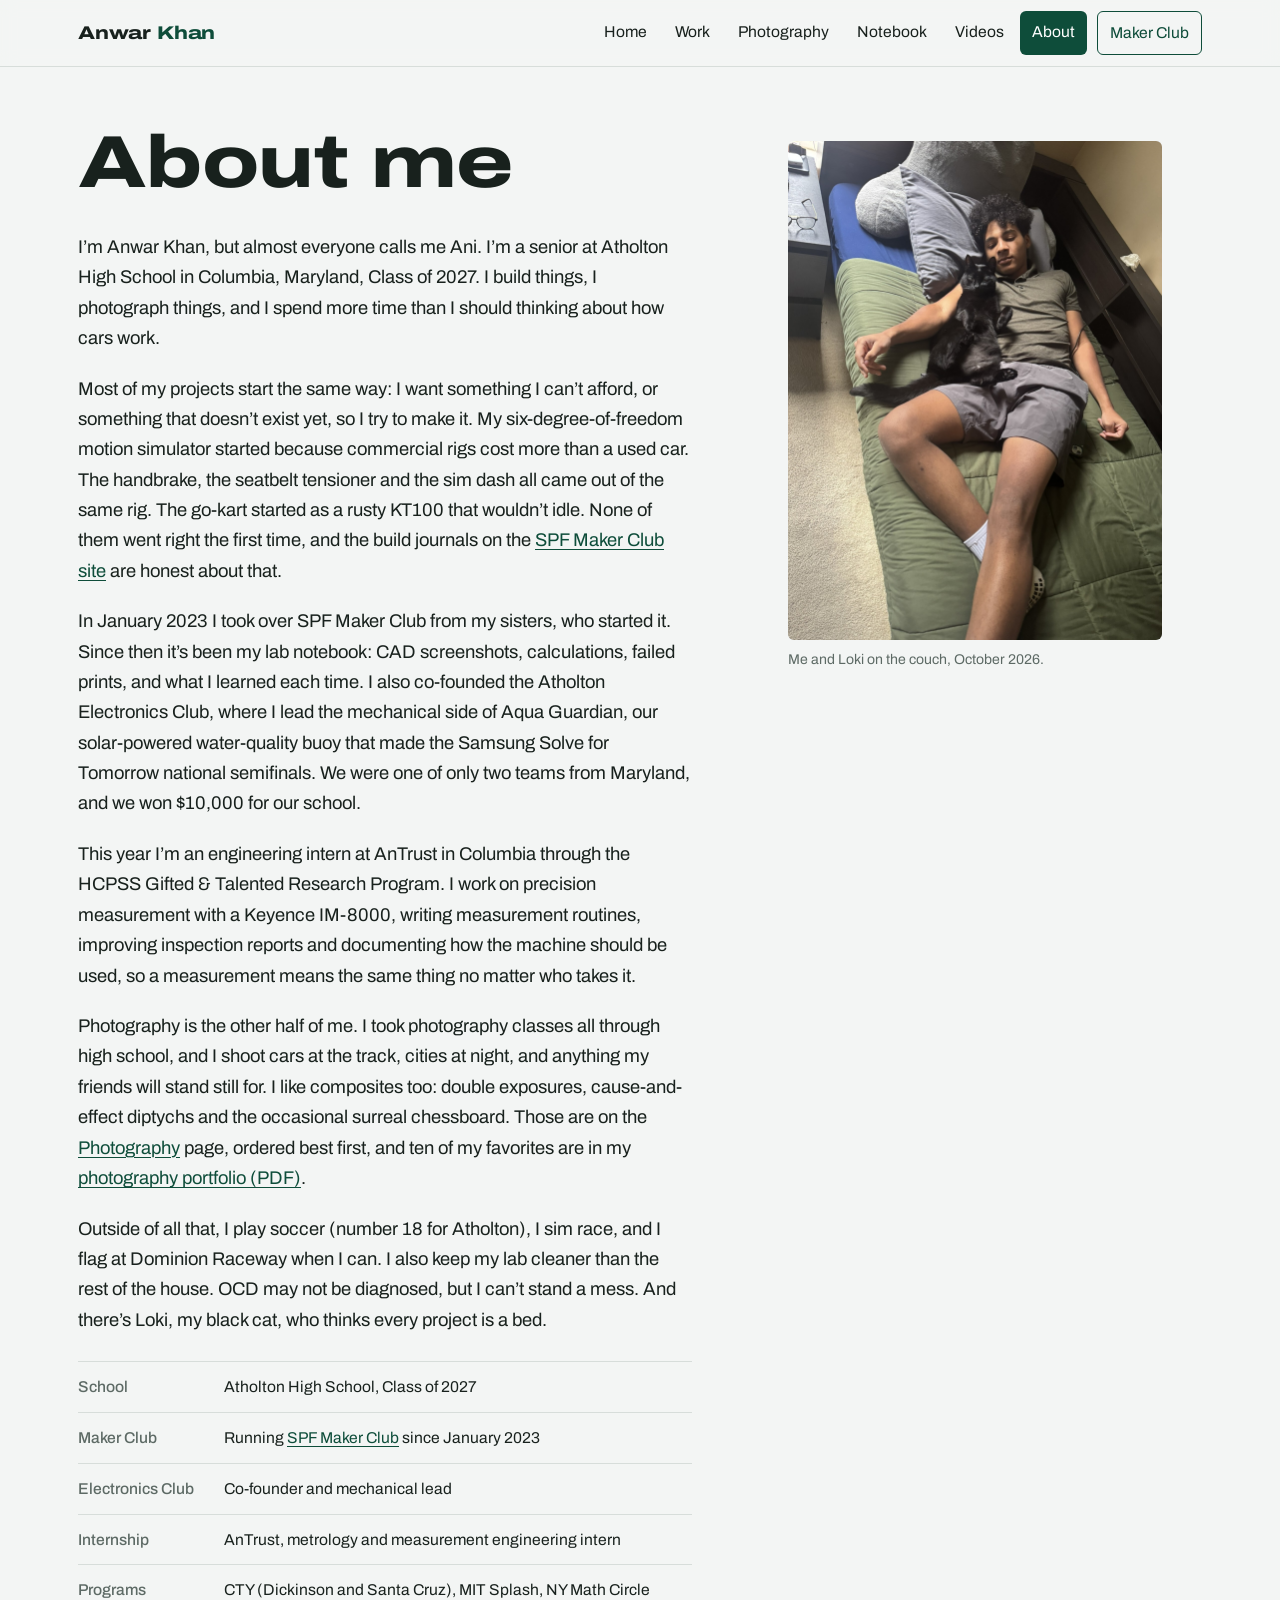
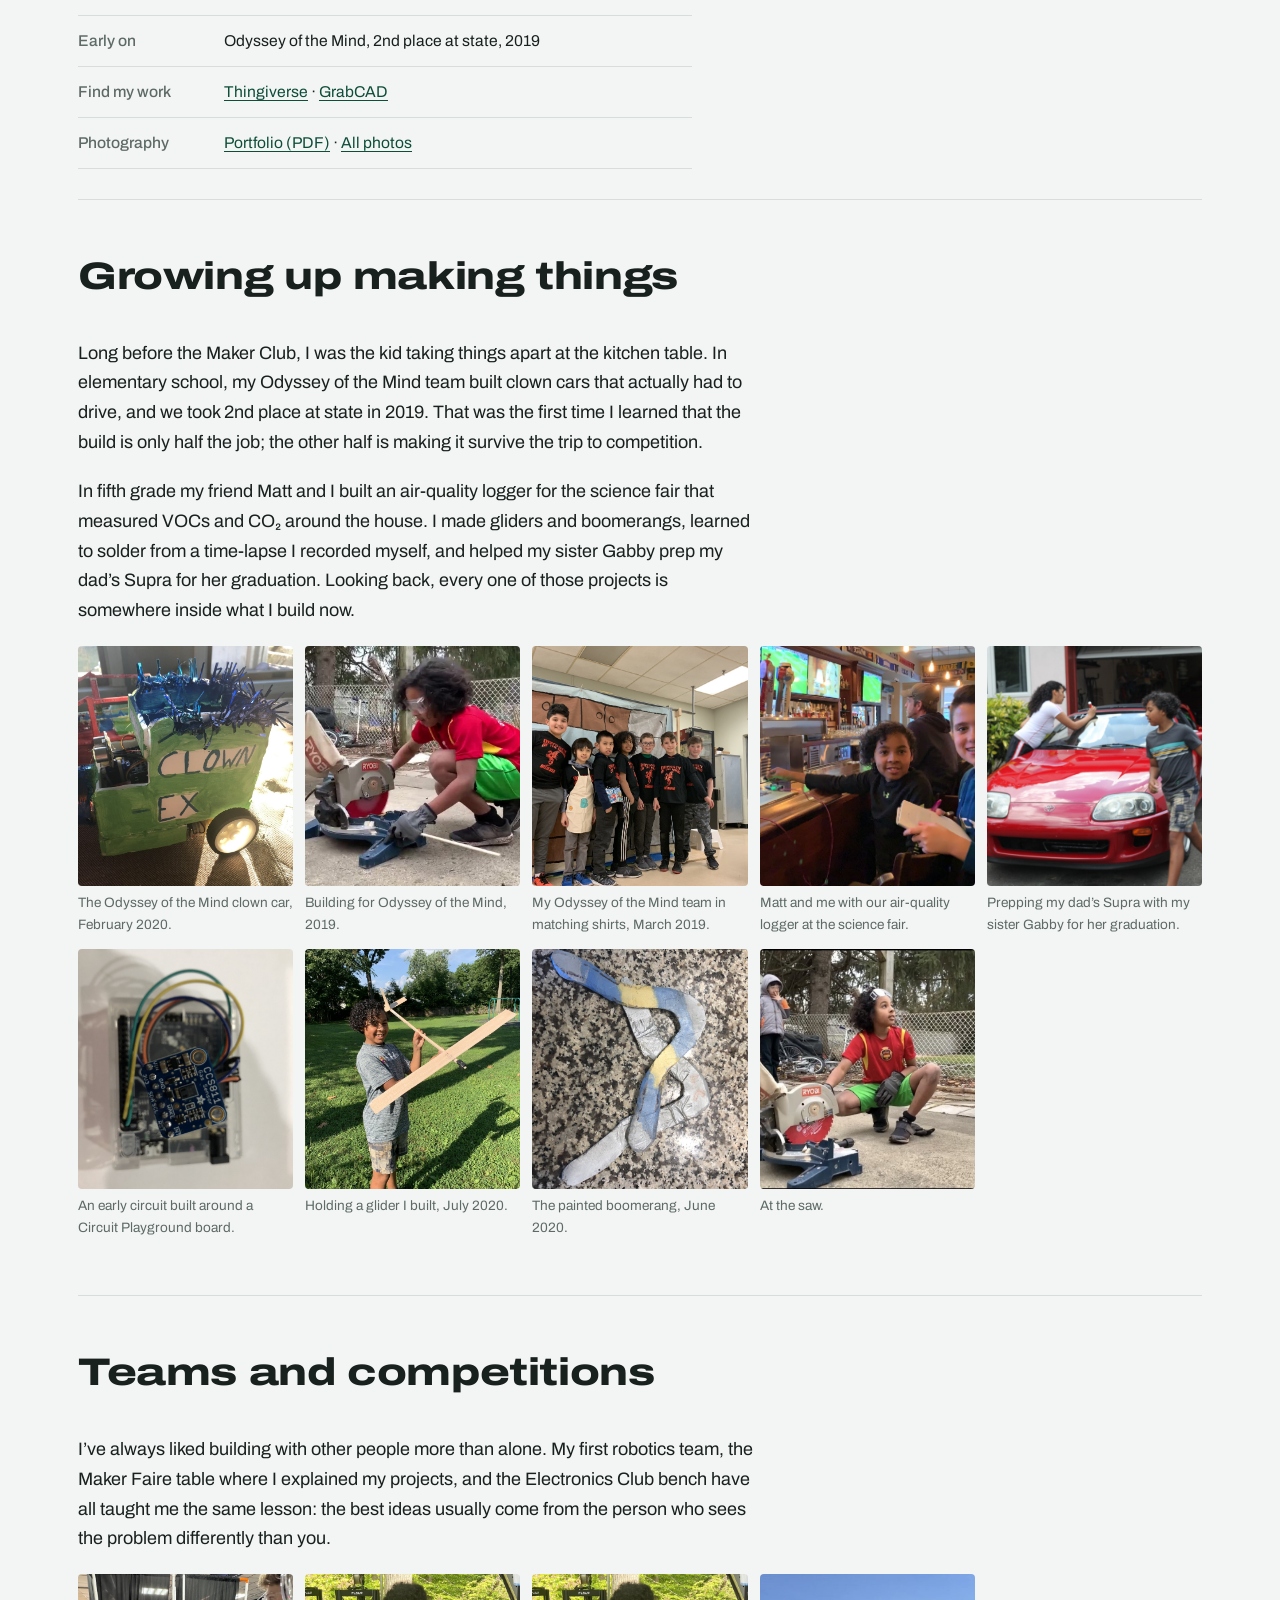
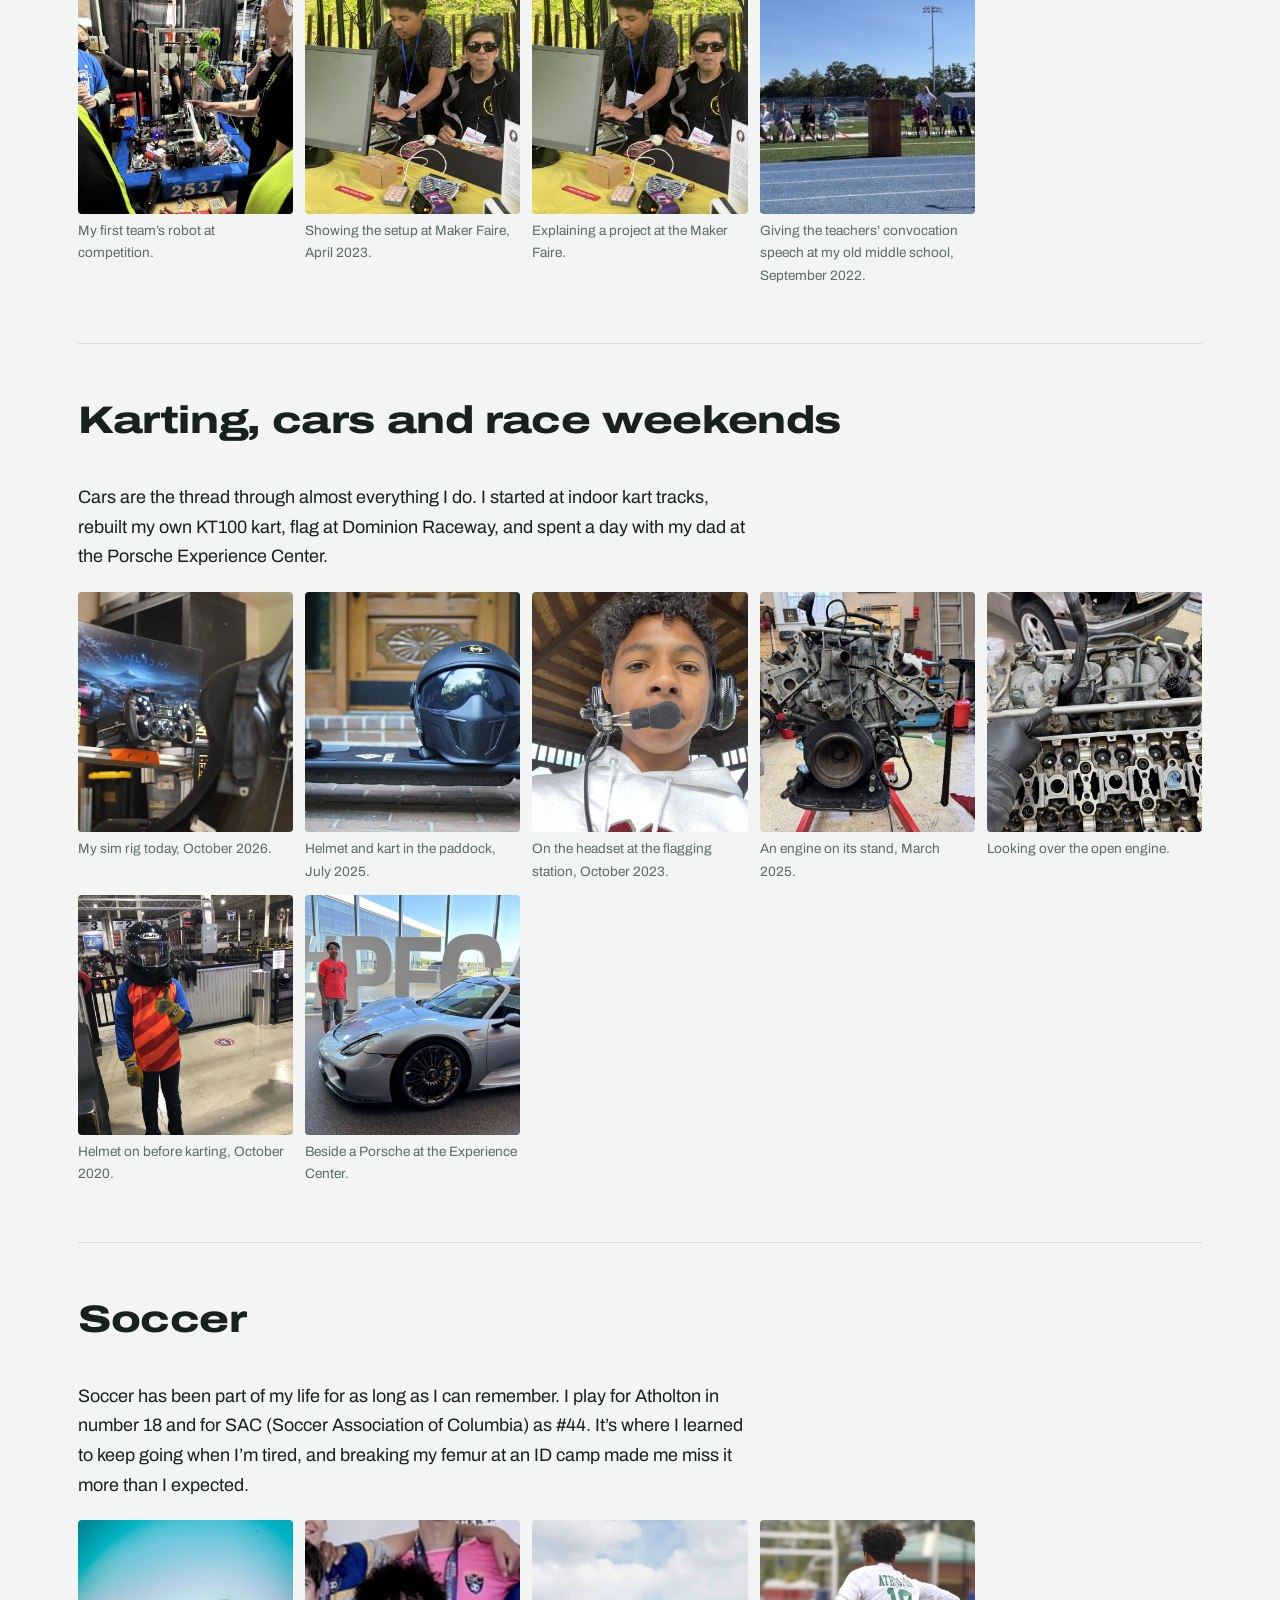
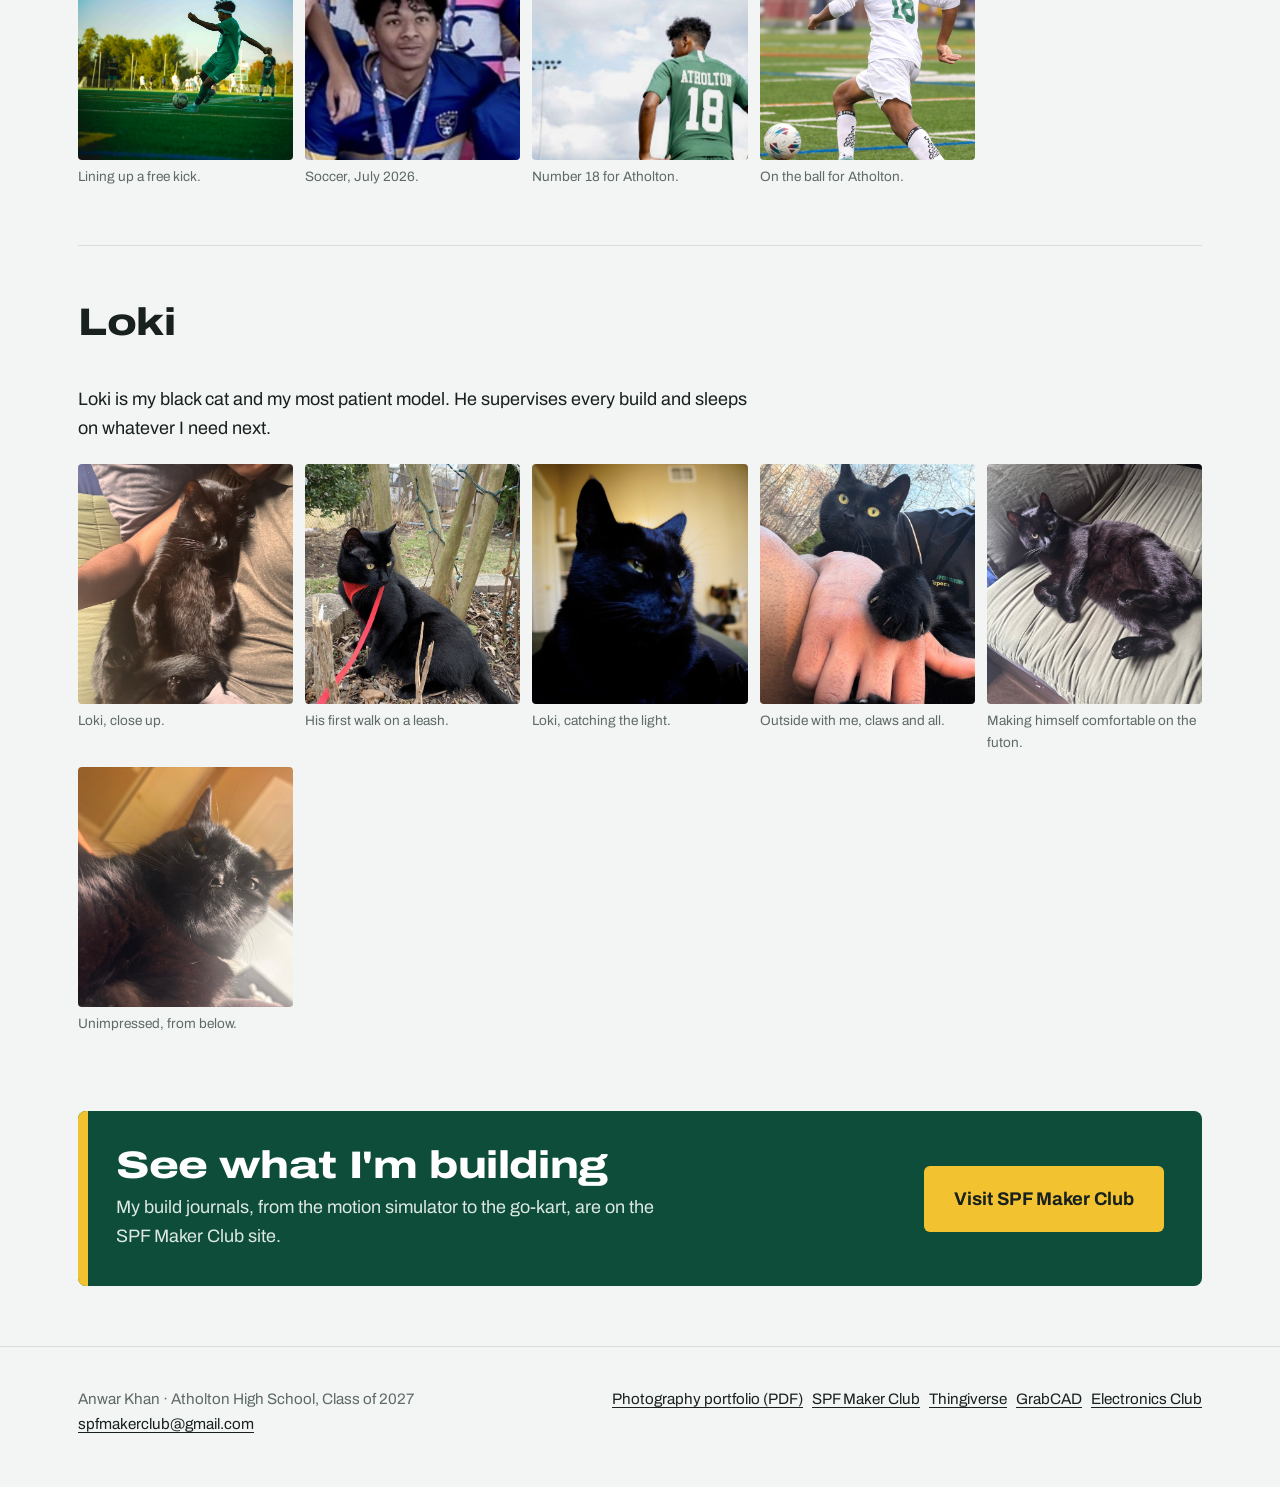
==== commit e23aa3c2: "Use the cockpit shot for the home hero Co-Authored-By: Claude Opus 5.5 <noreply@anthropic.com> Claud" ====
--- a/about.html
+++ b/about.html
@@ -3,7 +3,7 @@
 <title>About · Anwar Khan</title><meta name="description" content="Projects, photography and notes by Anwar Khan.">
 <link rel="preconnect" href="https://fonts.googleapis.com"><link rel="preconnect" href="https://fonts.gstatic.com" crossorigin>
 <link href="https://fonts.googleapis.com/css2?family=Archivo:wdth,wght@62..125,400..800&display=swap" rel="stylesheet">
-<link rel="stylesheet" href="style.css?v=1793467719"></head>
+<link rel="stylesheet" href="style.css?v=1793467762"></head>
 <body><a class="skip" href="#main">Skip to content</a>
 <header class="site-head"><div class="wrap"><a class="mark" href="index.html">Anwar <span>Khan</span></a>
 <button class="menu-btn" aria-expanded="false" aria-controls="nav">Menu</button>
@@ -12,10 +12,10 @@
 <section class="page-head about-grid"><div><h1>About me</h1><p>I’m Anwar Khan, but almost everyone calls me Ani. I’m a senior at Atholton High School in Columbia, Maryland, Class of 2027. I build things, I photograph things, and I spend more time than I should thinking about how cars work.</p><p>Most of my projects start the same way: I want something I can’t afford, or something that doesn’t exist yet, so I try to make it. My six-degree-of-freedom motion simulator started because commercial rigs cost more than a used car. The handbrake, the seatbelt tensioner and the sim dash all came out of the same rig. The go-kart started as a rusty KT100 that wouldn’t idle. None of them went right the first time, and the build journals on the <a href="https://spfmakerclub.wordpress.com/">SPF Maker Club site</a> are honest about that.</p><p>In January 2023 I took over SPF Maker Club from my sisters, who started it. Since then it’s been my lab notebook: CAD screenshots, calculations, failed prints, and what I learned each time. I also co-founded the Atholton Electronics Club, where I lead the mechanical side of Aqua Guardian, our solar-powered water-quality buoy that made the Samsung Solve for Tomorrow national semifinals. We were one of only two teams from Maryland, and we won $10,000 for our school.</p><p>This year I’m an engineering intern at AnTrust in Columbia through the HCPSS Gifted &amp; Talented Research Program. I work on precision measurement with a Keyence IM-8000, writing measurement routines, improving inspection reports and documenting how the machine should be used, so a measurement means the same thing no matter who takes it.</p><p>Photography is the other half of me. I took photography classes all through high school, and I shoot cars at the track, cities at night, and anything my friends will stand still for. I like composites too: double exposures, cause-and-effect diptychs and the occasional surreal chessboard. Those are on the <a href="photographs.html">Photography</a> page, ordered best first, and ten of my favorites are in my <a href="assets/anwar-khan-photography-portfolio.pdf">photography portfolio (PDF)</a>.</p><p>Outside of all that, I play soccer (number 18 for Atholton), I sim race, and I flag at Dominion Raceway when I can. I also keep my lab cleaner than the rest of the house. OCD may not be diagnosed, but I can’t stand a mess. And there’s Loki, my black cat, who thinks every project is a bed.</p>
 <ul class="facts"><li><b>School</b><span>Atholton High School, Class of 2027</span></li><li><b>Maker Club</b><span>Running <a href="https://spfmakerclub.wordpress.com/">SPF Maker Club</a> since January 2023</span></li><li><b>Electronics Club</b><span>Co-founder and mechanical lead</span></li><li><b>Internship</b><span>AnTrust, metrology and measurement engineering intern</span></li><li><b>Programs</b><span>CTY (Dickinson and Santa Cruz), MIT Splash, NY Math Circle</span></li><li><b>Early on</b><span>Odyssey of the Mind, 2nd place at state, 2019</span></li><li><b>Find my work</b><span><a href="https://www.thingiverse.com/AcidicCane/designs">Thingiverse</a> · <a href="https://grabcad.com/anwar.o.khan-1">GrabCAD</a></span></li><li><b>Photography</b><span><a href="assets/anwar-khan-photography-portfolio.pdf">Portfolio (PDF)</a> · <a href="photographs.html">All photos</a></span></li></ul></div>
 <figure class="portrait"><img src="assets/gallery-img-3523.jpg" alt="Me with my cat Loki curled up against my shoulder"><figcaption>Me and Loki on the couch, October 2026.</figcaption></figure></section>
-<section class="section" id="growing-up"><div class="section-head"><h2>Growing up making things</h2></div><p>Long before the Maker Club, I was the kid taking things apart at the kitchen table. In elementary school, my Odyssey of the Mind team built clown cars that actually had to drive, and we took 2nd place at state in 2019. That was the first time I learned that the build is only half the job; the other half is making it survive the trip to competition.</p><p>In fifth grade my friend Matt and I built an air-quality logger for the science fair that measured VOCs and CO₂ around the house. I made gliders and boomerangs, learned to solder from a time-lapse I recorded myself, and helped my sister Gabby prep my dad’s Supra for her graduation. Looking back, every one of those projects is somewhere inside what I build now.</p><div class="strip"><figure class="" data-full="assets/gallery-img-0960.jpg" data-caption="The Odyssey of the Mind clown car, February 2020."><img src="assets/gallery-img-0960.jpg" alt="The Odyssey of the Mind clown car, February 2020." loading="lazy"><figcaption>The Odyssey of the Mind clown car, February 2020.</figcaption></figure><figure class="" data-full="assets/odyssey-build-2019-a.jpg" data-caption="Building for Odyssey of the Mind, 2019."><img src="assets/odyssey-build-2019-a.jpg" alt="Building for Odyssey of the Mind, 2019." loading="lazy"><figcaption>Building for Odyssey of the Mind, 2019.</figcaption></figure><figure class="" data-full="assets/gallery-img-3553.jpg" data-caption="My Odyssey of the Mind team in matching shirts, March 2019."><img src="assets/gallery-img-3553.jpg" alt="My Odyssey of the Mind team in matching shirts, March 2019." loading="lazy"><figcaption>My Odyssey of the Mind team in matching shirts, March 2019.</figcaption></figure><figure class="" data-full="assets/science-fair-air-logger-2020.jpg" data-caption="Matt and me with our air-quality logger at the science fair."><img src="assets/science-fair-air-logger-2020.jpg" alt="Matt and me with our air-quality logger at the science fair." loading="lazy"><figcaption>Matt and me with our air-quality logger at the science fair.</figcaption></figure><figure class="" data-full="assets/supra-prep-with-gabby-2020.jpg" data-caption="Prepping my dad’s Supra with my sister Gabby for her graduation."><img src="assets/supra-prep-with-gabby-2020.jpg" alt="Prepping my dad’s Supra with my sister Gabby for her graduation." loading="lazy"><figcaption>Prepping my dad’s Supra with my sister Gabby for her graduation.</figcaption></figure><figure class="" data-full="assets/gallery-img-0920.jpg" data-caption="An early circuit built around a Circuit Playground board."><img src="assets/gallery-img-0920.jpg" alt="An early circuit built around a Circuit Playground board." loading="lazy"><figcaption>An early circuit built around a Circuit Playground board.</figcaption></figure><figure class="" data-full="assets/gallery-img-0159.jpg" data-caption="Holding a glider I built, July 2020."><img src="assets/gallery-img-0159.jpg" alt="Holding a glider I built, July 2020." loading="lazy"><figcaption>Holding a glider I built, July 2020.</figcaption></figure><figure class="" data-full="assets/gallery-img-1186.jpg" data-caption="The painted boomerang, June 2020."><img src="assets/gallery-img-1186.jpg" alt="The painted boomerang, June 2020." loading="lazy"><figcaption>The painted boomerang, June 2020.</figcaption></figure><figure class="" data-full="assets/gallery-img-6403.jpg" data-caption="At the saw."><img src="assets/gallery-img-6403.jpg" alt="At the saw." loading="lazy"><figcaption>At the saw.</figcaption></figure></div></section><section class="section" id="robotics"><div class="section-head"><h2>Teams and competitions</h2></div><p>I’ve always liked building with other people more than alone. My first robotics team, the Maker Faire table where I explained my projects, and the Electronics Club bench have all taught me the same lesson: the best ideas usually come from the person who sees the problem differently than you.</p><div class="strip"><figure class="" data-full="assets/first-robotics-team-2025.jpg" data-caption="My first team’s robot at competition."><img src="assets/first-robotics-team-2025.jpg" alt="My first team’s robot at competition." loading="lazy"><figcaption>My first team’s robot at competition.</figcaption></figure><figure class="" data-full="assets/gallery-img-6424.jpg" data-caption="Showing the setup at Maker Faire, April 2023."><img src="assets/gallery-img-6424.jpg" alt="Showing the setup at Maker Faire, April 2023." loading="lazy"><figcaption>Showing the setup at Maker Faire, April 2023.</figcaption></figure><figure class="" data-full="assets/wp-2120.jpg" data-caption="Explaining a project at the Maker Faire."><img src="assets/wp-2120.jpg" alt="Explaining a project at the Maker Faire." loading="lazy"><figcaption>Explaining a project at the Maker Faire.</figcaption></figure><figure class="" data-full="assets/gallery-img-0933.jpg" data-caption="Giving the teachers’ convocation speech at my old middle school, September 2022."><img src="assets/gallery-img-0933.jpg" alt="Giving the teachers’ convocation speech at my old middle school, September 2022." loading="lazy"><figcaption>Giving the teachers’ convocation speech at my old middle school, September 2022.</figcaption></figure></div></section><section class="section" id="cars"><div class="section-head"><h2>Karting, cars and race weekends</h2></div><p>Cars are the thread through almost everything I do. I started at indoor kart tracks, rebuilt my own KT100 kart, flag at Dominion Raceway, and spent a day with my dad at the Porsche Experience Center.</p><div class="strip"><figure class="" data-full="assets/sim-rig-2026-cockpit.jpg" data-caption="My sim rig today, October 2026."><img src="assets/sim-rig-2026-cockpit.jpg" alt="My sim rig today, October 2026." loading="lazy"><figcaption>My sim rig today, October 2026.</figcaption></figure><figure class="" data-full="assets/gallery--ani5394.jpg" data-caption="Helmet and kart in the paddock, July 2025."><img src="assets/gallery--ani5394.jpg" alt="Helmet and kart in the paddock, July 2025." loading="lazy"><figcaption>Helmet and kart in the paddock, July 2025.</figcaption></figure><figure class="" data-full="assets/gallery-img-2091.jpg" data-caption="On the headset at the flagging station, October 2023."><img src="assets/gallery-img-2091.jpg" alt="On the headset at the flagging station, October 2023." loading="lazy"><figcaption>On the headset at the flagging station, October 2023.</figcaption></figure><figure class="" data-full="assets/gallery-img-8754.jpg" data-caption="An engine on its stand, March 2025."><img src="assets/gallery-img-8754.jpg" alt="An engine on its stand, March 2025." loading="lazy"><figcaption>An engine on its stand, March 2025.</figcaption></figure><figure class="" data-full="assets/gallery-img-8756.jpg" data-caption="Looking over the open engine."><img src="assets/gallery-img-8756.jpg" alt="Looking over the open engine." loading="lazy"><figcaption>Looking over the open engine.</figcaption></figure><figure class="" data-full="assets/gallery-img-1470.jpg" data-caption="Helmet on before karting, October 2020."><img src="assets/gallery-img-1470.jpg" alt="Helmet on before karting, October 2020." loading="lazy"><figcaption>Helmet on before karting, October 2020.</figcaption></figure><figure class="" data-full="assets/gallery-img-3788.jpg" data-caption="Beside a Porsche at the Experience Center."><img src="assets/gallery-img-3788.jpg" alt="Beside a Porsche at the Experience Center." loading="lazy"><figcaption>Beside a Porsche at the Experience Center.</figcaption></figure></div></section><section class="section" id="soccer"><div class="section-head"><h2>Soccer</h2></div><p>Soccer has been part of my life for as long as I can remember. I play for Atholton in number 18 and for SAC (Soccer Association of Columbia) as #44. It’s where I learned to keep going when I’m tired, and breaking my femur at an ID camp made me miss it more than I expected.</p><div class="strip"><figure class="" data-full="assets/soccer-free-kick.jpg" data-caption="Lining up a free kick."><img src="assets/soccer-free-kick.jpg" alt="Lining up a free kick." loading="lazy"><figcaption>Lining up a free kick.</figcaption></figure><figure class="" data-full="assets/gallery-img-8855.jpg" data-caption="Soccer, July 2026."><img src="assets/gallery-img-8855.jpg" alt="Soccer, July 2026." loading="lazy"><figcaption>Soccer, July 2026.</figcaption></figure><figure class="" data-full="assets/gallery-img-1982.jpg" data-caption="Number 18 for Atholton."><img src="assets/gallery-img-1982.jpg" alt="Number 18 for Atholton." loading="lazy"><figcaption>Number 18 for Atholton.</figcaption></figure><figure class="" data-full="assets/soccer-number-18.jpg" data-caption="On the ball for Atholton."><img src="assets/soccer-number-18.jpg" alt="On the ball for Atholton." loading="lazy"><figcaption>On the ball for Atholton.</figcaption></figure></div></section><section class="section" id="loki"><div class="section-head"><h2>Loki</h2></div><p>Loki is my black cat and my most patient model. He supervises every build and sleeps on whatever I need next.</p><div class="strip"><figure class="" data-full="assets/gallery-img-9223.jpg" data-caption="Loki, close up."><img src="assets/gallery-img-9223.jpg" alt="Loki, close up." loading="lazy"><figcaption>Loki, close up.</figcaption></figure><figure class="" data-full="assets/loki-first-walk-2019.jpg" data-caption="His first walk on a leash."><img src="assets/loki-first-walk-2019.jpg" alt="His first walk on a leash." loading="lazy"><figcaption>His first walk on a leash.</figcaption></figure><figure class="" data-full="assets/loki-portrait.jpg" data-caption="Loki, catching the light."><img src="assets/loki-portrait.jpg" alt="Loki, catching the light." loading="lazy"><figcaption>Loki, catching the light.</figcaption></figure><figure class="" data-full="assets/loki-outside-in-my-arms.jpg" data-caption="Outside with me, claws and all."><img src="assets/loki-outside-in-my-arms.jpg" alt="Outside with me, claws and all." loading="lazy"><figcaption>Outside with me, claws and all.</figcaption></figure><figure class="" data-full="assets/loki-on-the-futon.jpg" data-caption="Making himself comfortable on the futon."><img src="assets/loki-on-the-futon.jpg" alt="Making himself comfortable on the futon." loading="lazy"><figcaption>Making himself comfortable on the futon.</figcaption></figure><figure class="" data-full="assets/loki-from-below.jpg" data-caption="Unimpressed, from below."><img src="assets/loki-from-below.jpg" alt="Unimpressed, from below." loading="lazy"><figcaption>Unimpressed, from below.</figcaption></figure></div></section>
+<section class="section" id="growing-up"><div class="section-head"><h2>Growing up making things</h2></div><p>Long before the Maker Club, I was the kid taking things apart at the kitchen table. In elementary school, my Odyssey of the Mind team built clown cars that actually had to drive, and we took 2nd place at state in 2019. That was the first time I learned that the build is only half the job; the other half is making it survive the trip to competition.</p><p>In fifth grade my friend Matt and I built an air-quality logger for the science fair that measured VOCs and CO₂ around the house. I made gliders and boomerangs, learned to solder from a time-lapse I recorded myself, and helped my sister Gabby prep my dad’s Supra for her graduation. Looking back, every one of those projects is somewhere inside what I build now.</p><div class="strip"><figure class="" data-full="assets/gallery-img-0960.jpg" data-caption="The Odyssey of the Mind clown car, February 2020."><img src="assets/gallery-img-0960.jpg" alt="The Odyssey of the Mind clown car, February 2020." loading="lazy"><figcaption>The Odyssey of the Mind clown car, February 2020.</figcaption></figure><figure class="" data-full="assets/odyssey-build-2019-a.jpg" data-caption="Building for Odyssey of the Mind, 2019."><img src="assets/odyssey-build-2019-a.jpg" alt="Building for Odyssey of the Mind, 2019." loading="lazy"><figcaption>Building for Odyssey of the Mind, 2019.</figcaption></figure><figure class="" data-full="assets/gallery-img-3553.jpg" data-caption="My Odyssey of the Mind team in matching shirts, March 2019."><img src="assets/gallery-img-3553.jpg" alt="My Odyssey of the Mind team in matching shirts, March 2019." loading="lazy"><figcaption>My Odyssey of the Mind team in matching shirts, March 2019.</figcaption></figure><figure class="" data-full="assets/science-fair-air-logger-2020.jpg" data-caption="Matt and me with our air-quality logger at the science fair."><img src="assets/science-fair-air-logger-2020.jpg" alt="Matt and me with our air-quality logger at the science fair." loading="lazy"><figcaption>Matt and me with our air-quality logger at the science fair.</figcaption></figure><figure class="" data-full="assets/supra-prep-with-gabby-2020.jpg" data-caption="Prepping my dad’s Supra with my sister Gabby for her graduation."><img src="assets/supra-prep-with-gabby-2020.jpg" alt="Prepping my dad’s Supra with my sister Gabby for her graduation." loading="lazy"><figcaption>Prepping my dad’s Supra with my sister Gabby for her graduation.</figcaption></figure><figure class="" data-full="assets/gallery-img-0920.jpg" data-caption="An early circuit built around a Circuit Playground board."><img src="assets/gallery-img-0920.jpg" alt="An early circuit built around a Circuit Playground board." loading="lazy"><figcaption>An early circuit built around a Circuit Playground board.</figcaption></figure><figure class="" data-full="assets/gallery-img-0159.jpg" data-caption="Holding a glider I built, July 2020."><img src="assets/gallery-img-0159.jpg" alt="Holding a glider I built, July 2020." loading="lazy"><figcaption>Holding a glider I built, July 2020.</figcaption></figure><figure class="" data-full="assets/gallery-img-1186.jpg" data-caption="The painted boomerang, June 2020."><img src="assets/gallery-img-1186.jpg" alt="The painted boomerang, June 2020." loading="lazy"><figcaption>The painted boomerang, June 2020.</figcaption></figure><figure class="" data-full="assets/gallery-img-6403.jpg" data-caption="At the saw."><img src="assets/gallery-img-6403.jpg" alt="At the saw." loading="lazy"><figcaption>At the saw.</figcaption></figure></div></section><section class="section" id="robotics"><div class="section-head"><h2>Teams and competitions</h2></div><p>I’ve always liked building with other people more than alone. My first robotics team, the Maker Faire table where I explained my projects, and the Electronics Club bench have all taught me the same lesson: the best ideas usually come from the person who sees the problem differently than you.</p><div class="strip"><figure class="" data-full="assets/first-robotics-team-2025.jpg" data-caption="My first team’s robot at competition."><img src="assets/first-robotics-team-2025.jpg" alt="My first team’s robot at competition." loading="lazy"><figcaption>My first team’s robot at competition.</figcaption></figure><figure class="" data-full="assets/gallery-img-6424.jpg" data-caption="Showing the setup at Maker Faire, April 2023."><img src="assets/gallery-img-6424.jpg" alt="Showing the setup at Maker Faire, April 2023." loading="lazy"><figcaption>Showing the setup at Maker Faire, April 2023.</figcaption></figure><figure class="" data-full="assets/wp-2120.jpg" data-caption="Explaining a project at the Maker Faire."><img src="assets/wp-2120.jpg" alt="Explaining a project at the Maker Faire." loading="lazy"><figcaption>Explaining a project at the Maker Faire.</figcaption></figure><figure class="" data-full="assets/gallery-img-0933.jpg" data-caption="Giving the teachers’ convocation speech at my old middle school, September 2022."><img src="assets/gallery-img-0933.jpg" alt="Giving the teachers’ convocation speech at my old middle school, September 2022." loading="lazy"><figcaption>Giving the teachers’ convocation speech at my old middle school, September 2022.</figcaption></figure></div></section><section class="section" id="cars"><div class="section-head"><h2>Karting, cars and race weekends</h2></div><p>Cars are the thread through almost everything I do. I started at indoor kart tracks, rebuilt my own KT100 kart, flag at Dominion Raceway, and spent a day with my dad at the Porsche Experience Center.</p><div class="strip"><figure class="" data-full="assets/sim-rig-2026-full.jpg" data-caption="My sim rig today, October 2026."><img src="assets/sim-rig-2026-full.jpg" alt="My sim rig today, October 2026." loading="lazy"><figcaption>My sim rig today, October 2026.</figcaption></figure><figure class="" data-full="assets/gallery--ani5394.jpg" data-caption="Helmet and kart in the paddock, July 2025."><img src="assets/gallery--ani5394.jpg" alt="Helmet and kart in the paddock, July 2025." loading="lazy"><figcaption>Helmet and kart in the paddock, July 2025.</figcaption></figure><figure class="" data-full="assets/gallery-img-2091.jpg" data-caption="On the headset at the flagging station, October 2023."><img src="assets/gallery-img-2091.jpg" alt="On the headset at the flagging station, October 2023." loading="lazy"><figcaption>On the headset at the flagging station, October 2023.</figcaption></figure><figure class="" data-full="assets/gallery-img-8754.jpg" data-caption="An engine on its stand, March 2025."><img src="assets/gallery-img-8754.jpg" alt="An engine on its stand, March 2025." loading="lazy"><figcaption>An engine on its stand, March 2025.</figcaption></figure><figure class="" data-full="assets/gallery-img-8756.jpg" data-caption="Looking over the open engine."><img src="assets/gallery-img-8756.jpg" alt="Looking over the open engine." loading="lazy"><figcaption>Looking over the open engine.</figcaption></figure><figure class="" data-full="assets/gallery-img-1470.jpg" data-caption="Helmet on before karting, October 2020."><img src="assets/gallery-img-1470.jpg" alt="Helmet on before karting, October 2020." loading="lazy"><figcaption>Helmet on before karting, October 2020.</figcaption></figure><figure class="" data-full="assets/gallery-img-3788.jpg" data-caption="Beside a Porsche at the Experience Center."><img src="assets/gallery-img-3788.jpg" alt="Beside a Porsche at the Experience Center." loading="lazy"><figcaption>Beside a Porsche at the Experience Center.</figcaption></figure></div></section><section class="section" id="soccer"><div class="section-head"><h2>Soccer</h2></div><p>Soccer has been part of my life for as long as I can remember. I play for Atholton in number 18 and for SAC (Soccer Association of Columbia) as #44. It’s where I learned to keep going when I’m tired, and breaking my femur at an ID camp made me miss it more than I expected.</p><div class="strip"><figure class="" data-full="assets/soccer-free-kick.jpg" data-caption="Lining up a free kick."><img src="assets/soccer-free-kick.jpg" alt="Lining up a free kick." loading="lazy"><figcaption>Lining up a free kick.</figcaption></figure><figure class="" data-full="assets/gallery-img-8855.jpg" data-caption="Soccer, July 2026."><img src="assets/gallery-img-8855.jpg" alt="Soccer, July 2026." loading="lazy"><figcaption>Soccer, July 2026.</figcaption></figure><figure class="" data-full="assets/gallery-img-1982.jpg" data-caption="Number 18 for Atholton."><img src="assets/gallery-img-1982.jpg" alt="Number 18 for Atholton." loading="lazy"><figcaption>Number 18 for Atholton.</figcaption></figure><figure class="" data-full="assets/soccer-number-18.jpg" data-caption="On the ball for Atholton."><img src="assets/soccer-number-18.jpg" alt="On the ball for Atholton." loading="lazy"><figcaption>On the ball for Atholton.</figcaption></figure></div></section><section class="section" id="loki"><div class="section-head"><h2>Loki</h2></div><p>Loki is my black cat and my most patient model. He supervises every build and sleeps on whatever I need next.</p><div class="strip"><figure class="" data-full="assets/gallery-img-9223.jpg" data-caption="Loki, close up."><img src="assets/gallery-img-9223.jpg" alt="Loki, close up." loading="lazy"><figcaption>Loki, close up.</figcaption></figure><figure class="" data-full="assets/loki-first-walk-2019.jpg" data-caption="His first walk on a leash."><img src="assets/loki-first-walk-2019.jpg" alt="His first walk on a leash." loading="lazy"><figcaption>His first walk on a leash.</figcaption></figure><figure class="" data-full="assets/loki-portrait.jpg" data-caption="Loki, catching the light."><img src="assets/loki-portrait.jpg" alt="Loki, catching the light." loading="lazy"><figcaption>Loki, catching the light.</figcaption></figure><figure class="" data-full="assets/loki-outside-in-my-arms.jpg" data-caption="Outside with me, claws and all."><img src="assets/loki-outside-in-my-arms.jpg" alt="Outside with me, claws and all." loading="lazy"><figcaption>Outside with me, claws and all.</figcaption></figure><figure class="" data-full="assets/loki-on-the-futon.jpg" data-caption="Making himself comfortable on the futon."><img src="assets/loki-on-the-futon.jpg" alt="Making himself comfortable on the futon." loading="lazy"><figcaption>Making himself comfortable on the futon.</figcaption></figure><figure class="" data-full="assets/loki-from-below.jpg" data-caption="Unimpressed, from below."><img src="assets/loki-from-below.jpg" alt="Unimpressed, from below." loading="lazy"><figcaption>Unimpressed, from below.</figcaption></figure></div></section>
 <section class="club"><div><h2>See what I'm building</h2><p>My build journals, from the motion simulator to the go-kart, are on the SPF Maker Club site.</p></div><a class="btn big yellow" href="https://spfmakerclub.wordpress.com/">Visit SPF Maker Club</a></section></div></main>
 <footer class="site-foot"><div class="wrap"><div>Anwar Khan · Atholton High School, Class of 2027<br>
 <a href="mailto:spfmakerclub@gmail.com">spfmakerclub@gmail.com</a></div>
 <div><a href="assets/anwar-khan-photography-portfolio.pdf">Photography portfolio (PDF)</a> &nbsp; <a href="https://spfmakerclub.wordpress.com/">SPF Maker Club</a> &nbsp; <a href="https://www.thingiverse.com/AcidicCane/designs">Thingiverse</a> &nbsp; <a href="https://grabcad.com/anwar.o.khan-1">GrabCAD</a> &nbsp; <a href="https://atholton-electronics-club.vercel.app/">Electronics Club</a></div></div></footer>
 <div class="lightbox" role="dialog" aria-modal="true" aria-label="Photo viewer"><button type="button">Close</button><figure><img alt=""><figcaption></figcaption></figure></div>
-<script src="site.js?v=1793467719"></script></body></html>+<script src="site.js?v=1793467762"></script></body></html>
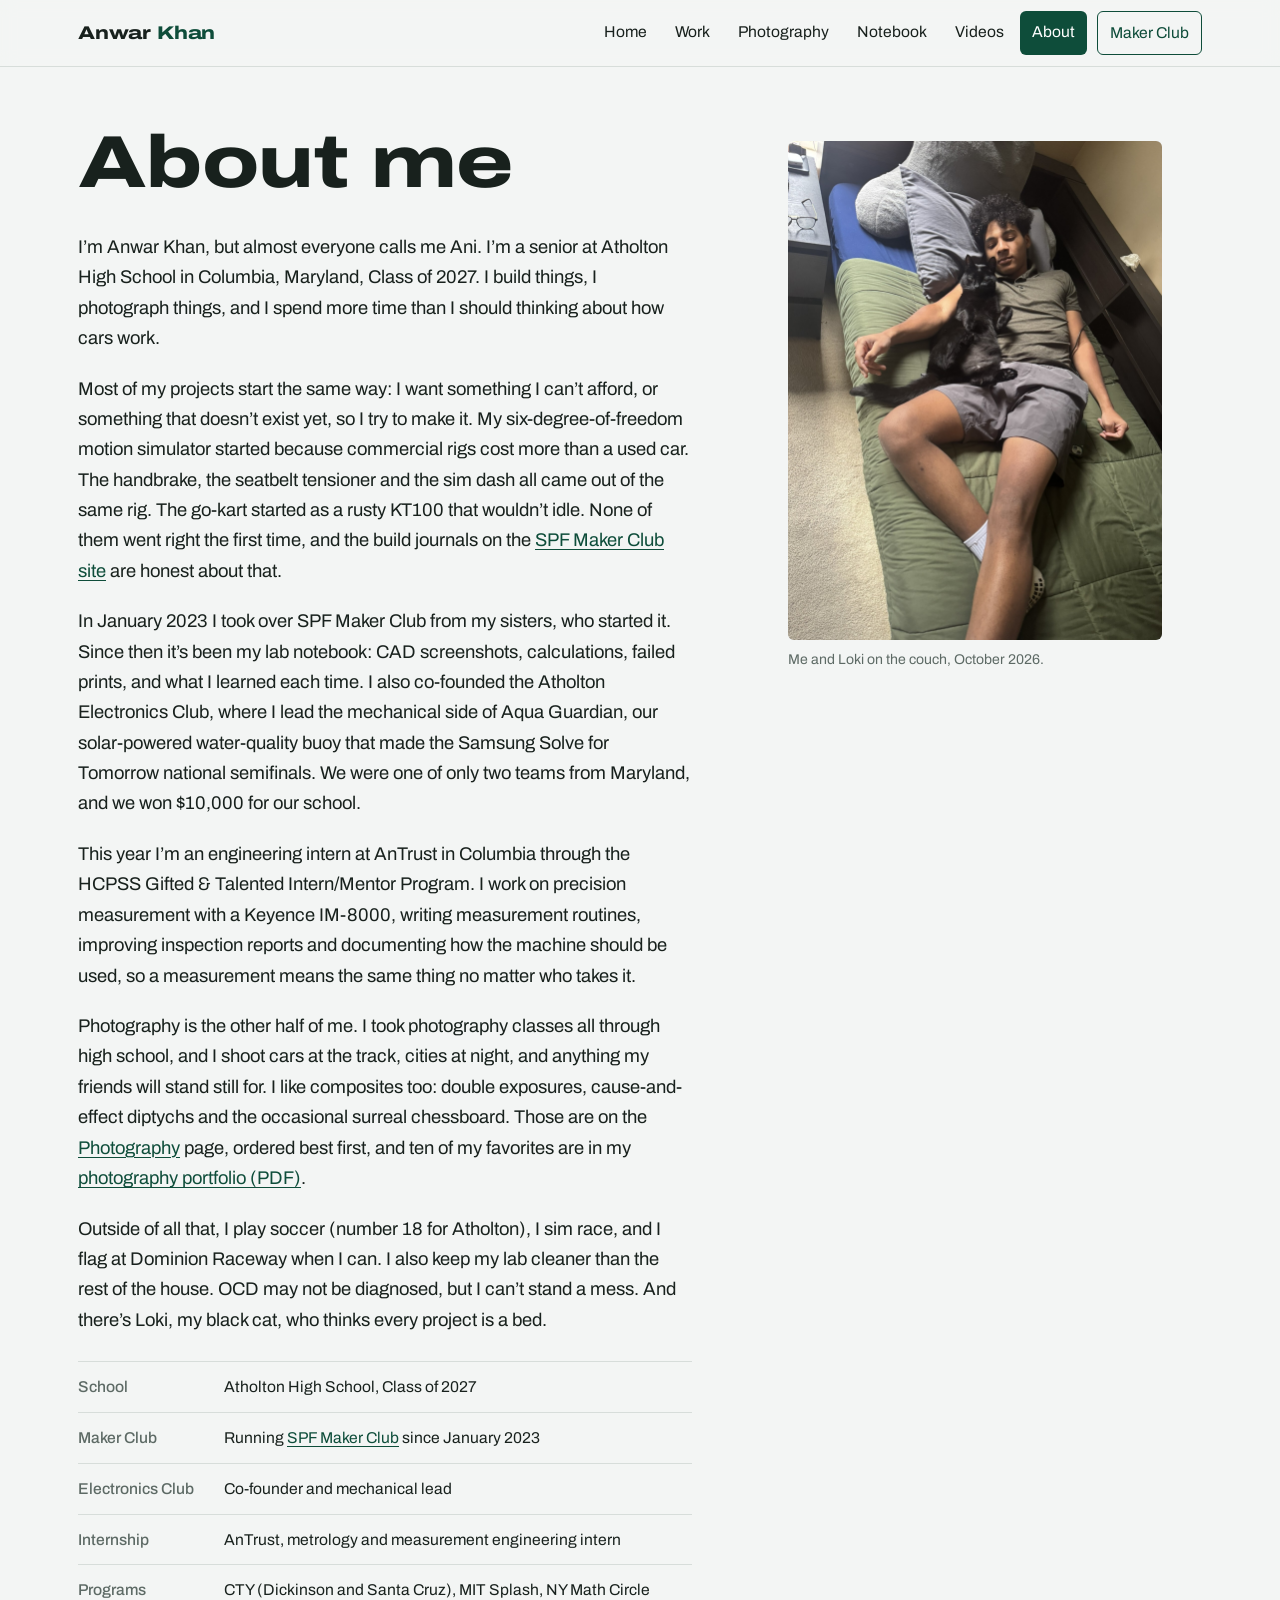
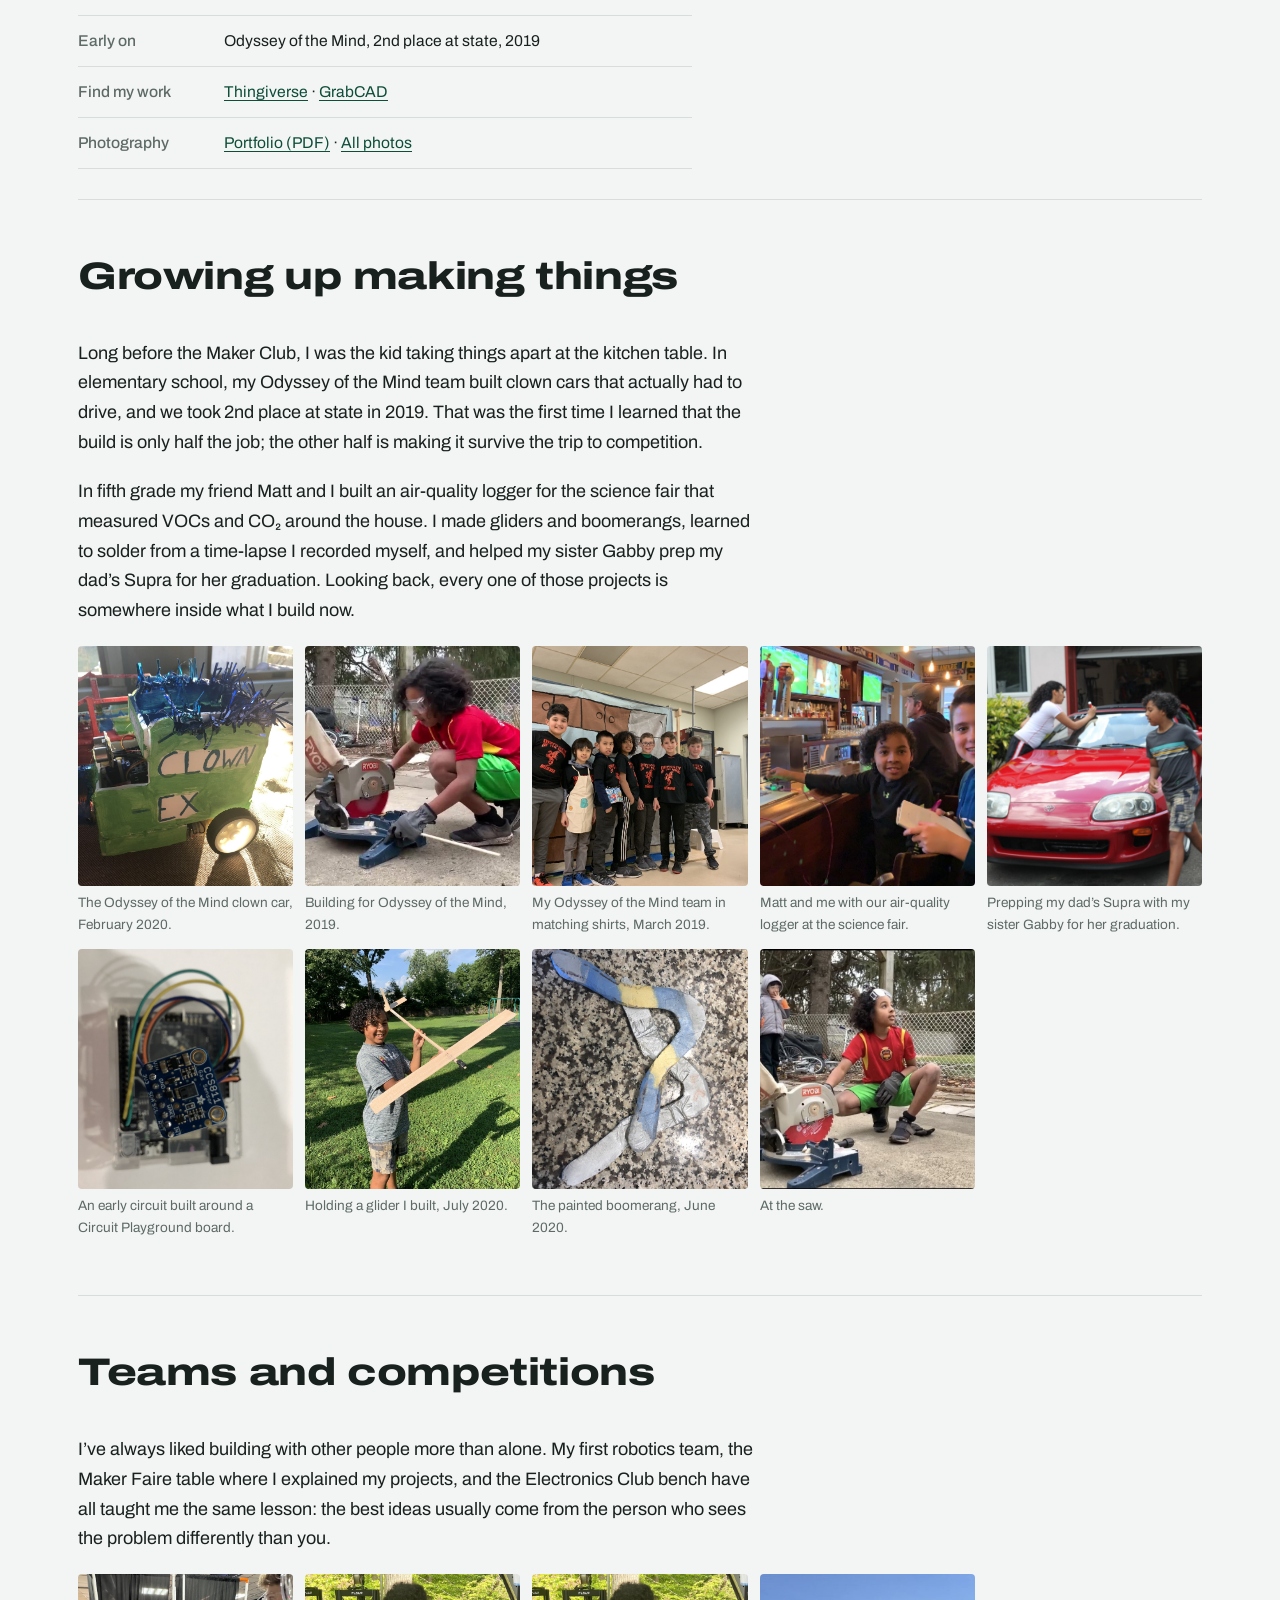
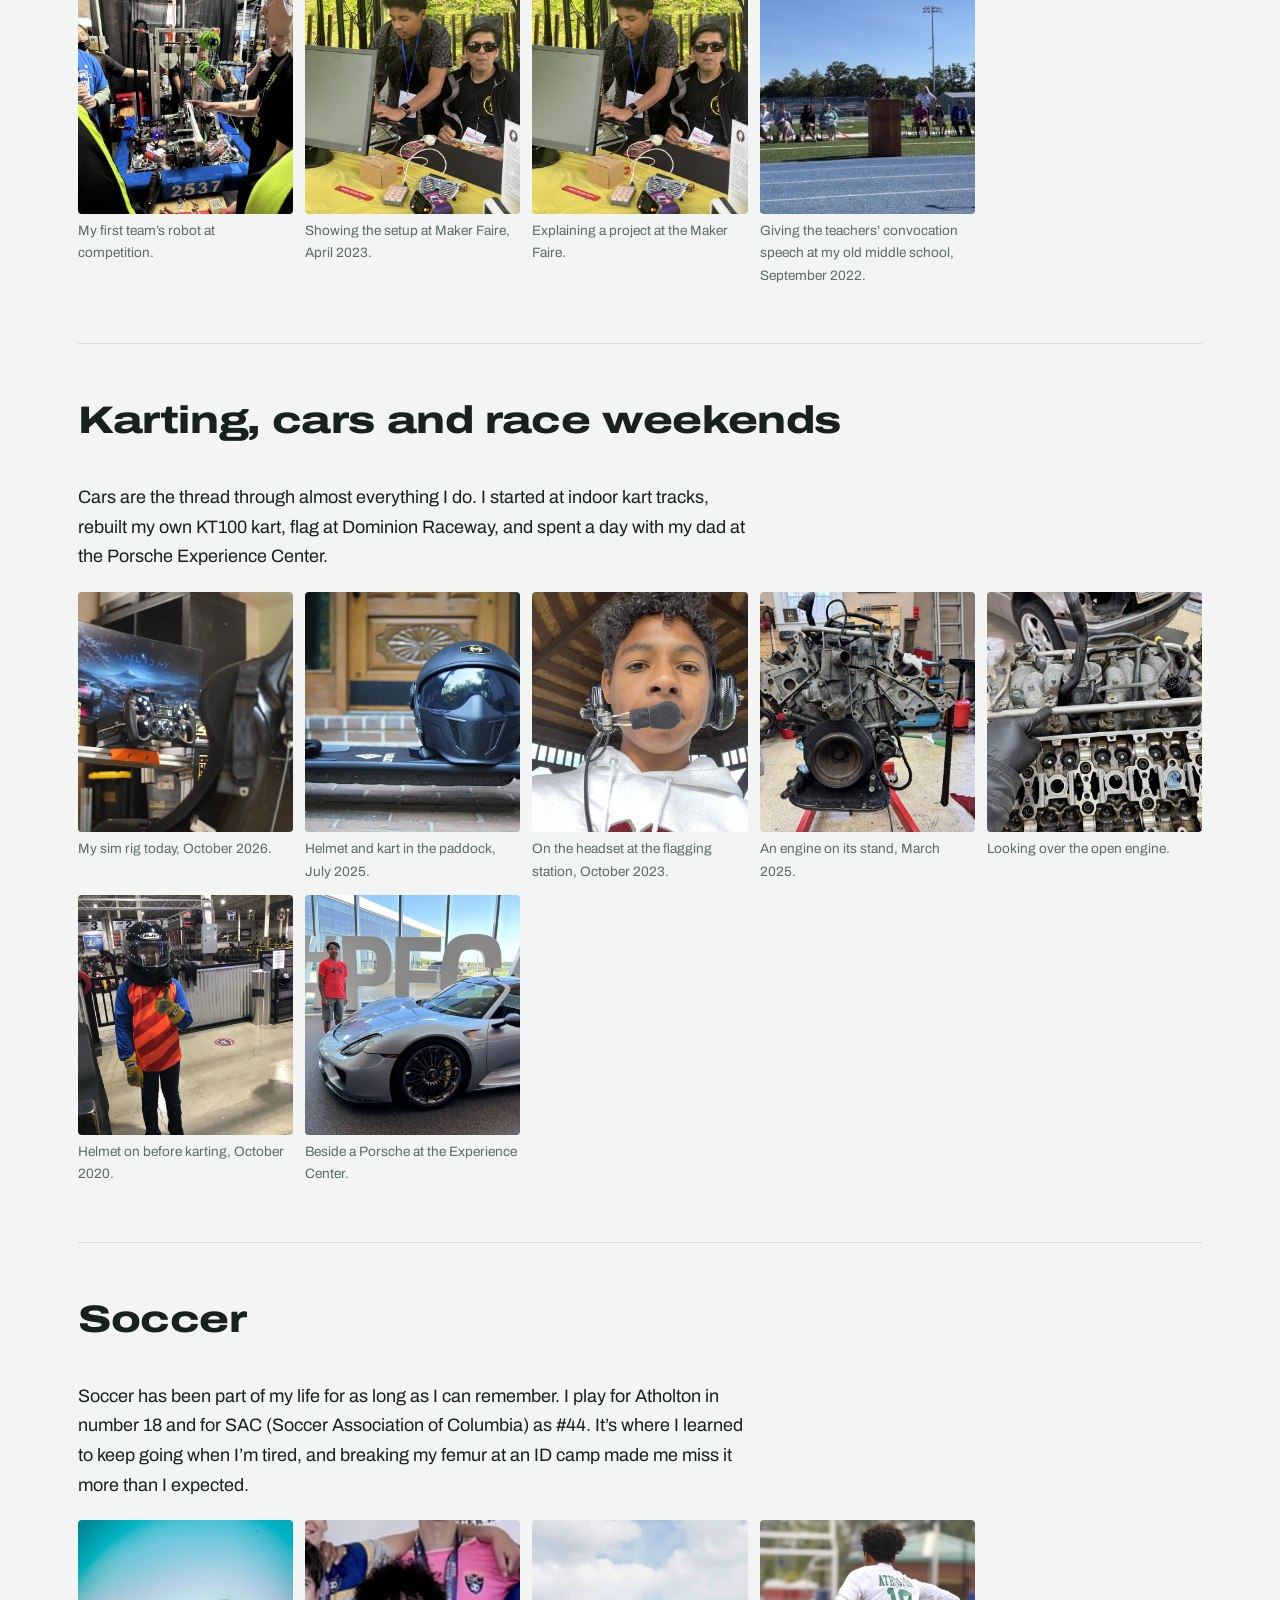
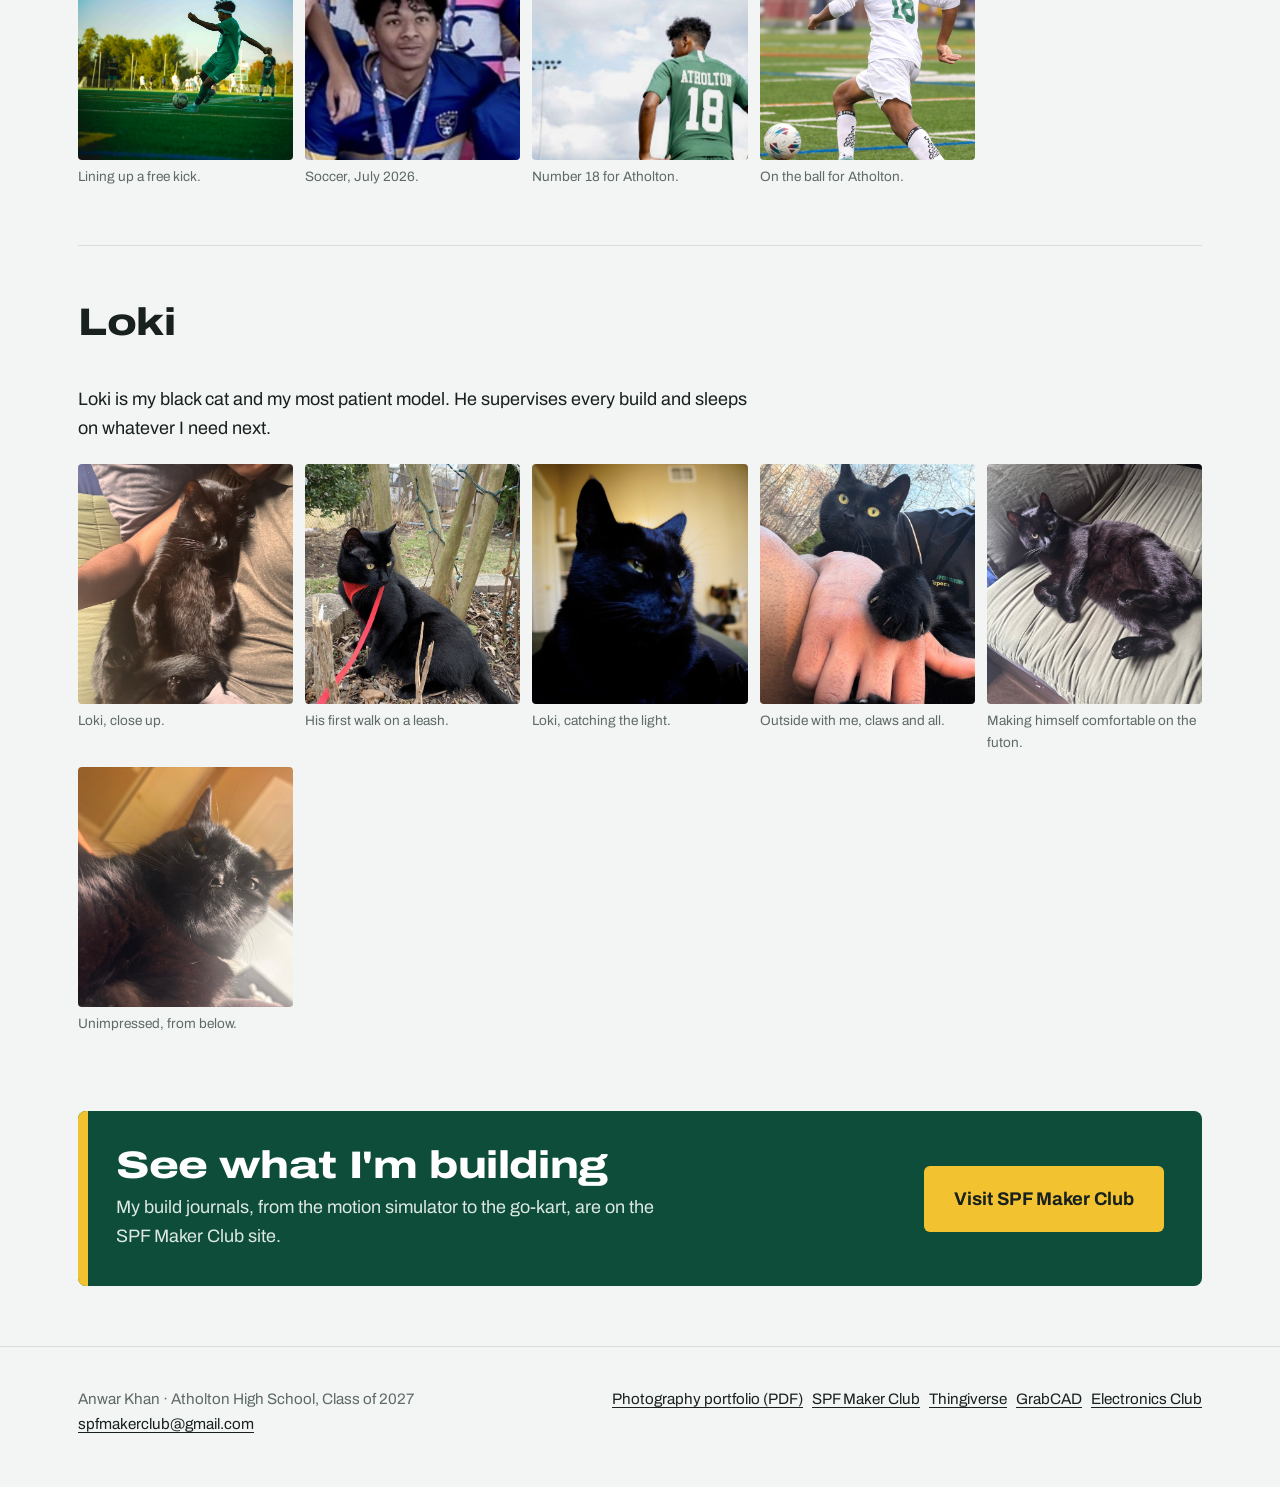
==== commit 0d12ca12: "About: name the HCPSS Intern/Mentor Program Co-Authored-By: Claude Opus 5.5 <noreply@anthropic.com> " ====
--- a/about.html
+++ b/about.html
@@ -3,13 +3,13 @@
 <title>About · Anwar Khan</title><meta name="description" content="Projects, photography and notes by Anwar Khan.">
 <link rel="preconnect" href="https://fonts.googleapis.com"><link rel="preconnect" href="https://fonts.gstatic.com" crossorigin>
 <link href="https://fonts.googleapis.com/css2?family=Archivo:wdth,wght@62..125,400..800&display=swap" rel="stylesheet">
-<link rel="stylesheet" href="style.css?v=1793467762"></head>
+<link rel="stylesheet" href="style.css?v=1793556180"></head>
 <body><a class="skip" href="#main">Skip to content</a>
 <header class="site-head"><div class="wrap"><a class="mark" href="index.html">Anwar <span>Khan</span></a>
 <button class="menu-btn" aria-expanded="false" aria-controls="nav">Menu</button>
 <nav class="nav" id="nav" aria-label="Main"><a href="index.html">Home</a><a href="work.html">Work</a><a href="photographs.html">Photography</a><a href="notebook.html">Notebook</a><a href="videos.html">Videos</a><a href="about.html" aria-current="page">About</a><a href="https://spfmakerclub.wordpress.com/" class="ext">Maker Club</a></nav></div></header>
 <main id="main"><div class="wrap">
-<section class="page-head about-grid"><div><h1>About me</h1><p>I’m Anwar Khan, but almost everyone calls me Ani. I’m a senior at Atholton High School in Columbia, Maryland, Class of 2027. I build things, I photograph things, and I spend more time than I should thinking about how cars work.</p><p>Most of my projects start the same way: I want something I can’t afford, or something that doesn’t exist yet, so I try to make it. My six-degree-of-freedom motion simulator started because commercial rigs cost more than a used car. The handbrake, the seatbelt tensioner and the sim dash all came out of the same rig. The go-kart started as a rusty KT100 that wouldn’t idle. None of them went right the first time, and the build journals on the <a href="https://spfmakerclub.wordpress.com/">SPF Maker Club site</a> are honest about that.</p><p>In January 2023 I took over SPF Maker Club from my sisters, who started it. Since then it’s been my lab notebook: CAD screenshots, calculations, failed prints, and what I learned each time. I also co-founded the Atholton Electronics Club, where I lead the mechanical side of Aqua Guardian, our solar-powered water-quality buoy that made the Samsung Solve for Tomorrow national semifinals. We were one of only two teams from Maryland, and we won $10,000 for our school.</p><p>This year I’m an engineering intern at AnTrust in Columbia through the HCPSS Gifted &amp; Talented Research Program. I work on precision measurement with a Keyence IM-8000, writing measurement routines, improving inspection reports and documenting how the machine should be used, so a measurement means the same thing no matter who takes it.</p><p>Photography is the other half of me. I took photography classes all through high school, and I shoot cars at the track, cities at night, and anything my friends will stand still for. I like composites too: double exposures, cause-and-effect diptychs and the occasional surreal chessboard. Those are on the <a href="photographs.html">Photography</a> page, ordered best first, and ten of my favorites are in my <a href="assets/anwar-khan-photography-portfolio.pdf">photography portfolio (PDF)</a>.</p><p>Outside of all that, I play soccer (number 18 for Atholton), I sim race, and I flag at Dominion Raceway when I can. I also keep my lab cleaner than the rest of the house. OCD may not be diagnosed, but I can’t stand a mess. And there’s Loki, my black cat, who thinks every project is a bed.</p>
+<section class="page-head about-grid"><div><h1>About me</h1><p>I’m Anwar Khan, but almost everyone calls me Ani. I’m a senior at Atholton High School in Columbia, Maryland, Class of 2027. I build things, I photograph things, and I spend more time than I should thinking about how cars work.</p><p>Most of my projects start the same way: I want something I can’t afford, or something that doesn’t exist yet, so I try to make it. My six-degree-of-freedom motion simulator started because commercial rigs cost more than a used car. The handbrake, the seatbelt tensioner and the sim dash all came out of the same rig. The go-kart started as a rusty KT100 that wouldn’t idle. None of them went right the first time, and the build journals on the <a href="https://spfmakerclub.wordpress.com/">SPF Maker Club site</a> are honest about that.</p><p>In January 2023 I took over SPF Maker Club from my sisters, who started it. Since then it’s been my lab notebook: CAD screenshots, calculations, failed prints, and what I learned each time. I also co-founded the Atholton Electronics Club, where I lead the mechanical side of Aqua Guardian, our solar-powered water-quality buoy that made the Samsung Solve for Tomorrow national semifinals. We were one of only two teams from Maryland, and we won $10,000 for our school.</p><p>This year I’m an engineering intern at AnTrust in Columbia through the HCPSS Gifted &amp; Talented Intern/Mentor Program. I work on precision measurement with a Keyence IM-8000, writing measurement routines, improving inspection reports and documenting how the machine should be used, so a measurement means the same thing no matter who takes it.</p><p>Photography is the other half of me. I took photography classes all through high school, and I shoot cars at the track, cities at night, and anything my friends will stand still for. I like composites too: double exposures, cause-and-effect diptychs and the occasional surreal chessboard. Those are on the <a href="photographs.html">Photography</a> page, ordered best first, and ten of my favorites are in my <a href="assets/anwar-khan-photography-portfolio.pdf">photography portfolio (PDF)</a>.</p><p>Outside of all that, I play soccer (number 18 for Atholton), I sim race, and I flag at Dominion Raceway when I can. I also keep my lab cleaner than the rest of the house. OCD may not be diagnosed, but I can’t stand a mess. And there’s Loki, my black cat, who thinks every project is a bed.</p>
 <ul class="facts"><li><b>School</b><span>Atholton High School, Class of 2027</span></li><li><b>Maker Club</b><span>Running <a href="https://spfmakerclub.wordpress.com/">SPF Maker Club</a> since January 2023</span></li><li><b>Electronics Club</b><span>Co-founder and mechanical lead</span></li><li><b>Internship</b><span>AnTrust, metrology and measurement engineering intern</span></li><li><b>Programs</b><span>CTY (Dickinson and Santa Cruz), MIT Splash, NY Math Circle</span></li><li><b>Early on</b><span>Odyssey of the Mind, 2nd place at state, 2019</span></li><li><b>Find my work</b><span><a href="https://www.thingiverse.com/AcidicCane/designs">Thingiverse</a> · <a href="https://grabcad.com/anwar.o.khan-1">GrabCAD</a></span></li><li><b>Photography</b><span><a href="assets/anwar-khan-photography-portfolio.pdf">Portfolio (PDF)</a> · <a href="photographs.html">All photos</a></span></li></ul></div>
 <figure class="portrait"><img src="assets/gallery-img-3523.jpg" alt="Me with my cat Loki curled up against my shoulder"><figcaption>Me and Loki on the couch, October 2026.</figcaption></figure></section>
 <section class="section" id="growing-up"><div class="section-head"><h2>Growing up making things</h2></div><p>Long before the Maker Club, I was the kid taking things apart at the kitchen table. In elementary school, my Odyssey of the Mind team built clown cars that actually had to drive, and we took 2nd place at state in 2019. That was the first time I learned that the build is only half the job; the other half is making it survive the trip to competition.</p><p>In fifth grade my friend Matt and I built an air-quality logger for the science fair that measured VOCs and CO₂ around the house. I made gliders and boomerangs, learned to solder from a time-lapse I recorded myself, and helped my sister Gabby prep my dad’s Supra for her graduation. Looking back, every one of those projects is somewhere inside what I build now.</p><div class="strip"><figure class="" data-full="assets/gallery-img-0960.jpg" data-caption="The Odyssey of the Mind clown car, February 2020."><img src="assets/gallery-img-0960.jpg" alt="The Odyssey of the Mind clown car, February 2020." loading="lazy"><figcaption>The Odyssey of the Mind clown car, February 2020.</figcaption></figure><figure class="" data-full="assets/odyssey-build-2019-a.jpg" data-caption="Building for Odyssey of the Mind, 2019."><img src="assets/odyssey-build-2019-a.jpg" alt="Building for Odyssey of the Mind, 2019." loading="lazy"><figcaption>Building for Odyssey of the Mind, 2019.</figcaption></figure><figure class="" data-full="assets/gallery-img-3553.jpg" data-caption="My Odyssey of the Mind team in matching shirts, March 2019."><img src="assets/gallery-img-3553.jpg" alt="My Odyssey of the Mind team in matching shirts, March 2019." loading="lazy"><figcaption>My Odyssey of the Mind team in matching shirts, March 2019.</figcaption></figure><figure class="" data-full="assets/science-fair-air-logger-2020.jpg" data-caption="Matt and me with our air-quality logger at the science fair."><img src="assets/science-fair-air-logger-2020.jpg" alt="Matt and me with our air-quality logger at the science fair." loading="lazy"><figcaption>Matt and me with our air-quality logger at the science fair.</figcaption></figure><figure class="" data-full="assets/supra-prep-with-gabby-2020.jpg" data-caption="Prepping my dad’s Supra with my sister Gabby for her graduation."><img src="assets/supra-prep-with-gabby-2020.jpg" alt="Prepping my dad’s Supra with my sister Gabby for her graduation." loading="lazy"><figcaption>Prepping my dad’s Supra with my sister Gabby for her graduation.</figcaption></figure><figure class="" data-full="assets/gallery-img-0920.jpg" data-caption="An early circuit built around a Circuit Playground board."><img src="assets/gallery-img-0920.jpg" alt="An early circuit built around a Circuit Playground board." loading="lazy"><figcaption>An early circuit built around a Circuit Playground board.</figcaption></figure><figure class="" data-full="assets/gallery-img-0159.jpg" data-caption="Holding a glider I built, July 2020."><img src="assets/gallery-img-0159.jpg" alt="Holding a glider I built, July 2020." loading="lazy"><figcaption>Holding a glider I built, July 2020.</figcaption></figure><figure class="" data-full="assets/gallery-img-1186.jpg" data-caption="The painted boomerang, June 2020."><img src="assets/gallery-img-1186.jpg" alt="The painted boomerang, June 2020." loading="lazy"><figcaption>The painted boomerang, June 2020.</figcaption></figure><figure class="" data-full="assets/gallery-img-6403.jpg" data-caption="At the saw."><img src="assets/gallery-img-6403.jpg" alt="At the saw." loading="lazy"><figcaption>At the saw.</figcaption></figure></div></section><section class="section" id="robotics"><div class="section-head"><h2>Teams and competitions</h2></div><p>I’ve always liked building with other people more than alone. My first robotics team, the Maker Faire table where I explained my projects, and the Electronics Club bench have all taught me the same lesson: the best ideas usually come from the person who sees the problem differently than you.</p><div class="strip"><figure class="" data-full="assets/first-robotics-team-2025.jpg" data-caption="My first team’s robot at competition."><img src="assets/first-robotics-team-2025.jpg" alt="My first team’s robot at competition." loading="lazy"><figcaption>My first team’s robot at competition.</figcaption></figure><figure class="" data-full="assets/gallery-img-6424.jpg" data-caption="Showing the setup at Maker Faire, April 2023."><img src="assets/gallery-img-6424.jpg" alt="Showing the setup at Maker Faire, April 2023." loading="lazy"><figcaption>Showing the setup at Maker Faire, April 2023.</figcaption></figure><figure class="" data-full="assets/wp-2120.jpg" data-caption="Explaining a project at the Maker Faire."><img src="assets/wp-2120.jpg" alt="Explaining a project at the Maker Faire." loading="lazy"><figcaption>Explaining a project at the Maker Faire.</figcaption></figure><figure class="" data-full="assets/gallery-img-0933.jpg" data-caption="Giving the teachers’ convocation speech at my old middle school, September 2022."><img src="assets/gallery-img-0933.jpg" alt="Giving the teachers’ convocation speech at my old middle school, September 2022." loading="lazy"><figcaption>Giving the teachers’ convocation speech at my old middle school, September 2022.</figcaption></figure></div></section><section class="section" id="cars"><div class="section-head"><h2>Karting, cars and race weekends</h2></div><p>Cars are the thread through almost everything I do. I started at indoor kart tracks, rebuilt my own KT100 kart, flag at Dominion Raceway, and spent a day with my dad at the Porsche Experience Center.</p><div class="strip"><figure class="" data-full="assets/sim-rig-2026-full.jpg" data-caption="My sim rig today, October 2026."><img src="assets/sim-rig-2026-full.jpg" alt="My sim rig today, October 2026." loading="lazy"><figcaption>My sim rig today, October 2026.</figcaption></figure><figure class="" data-full="assets/gallery--ani5394.jpg" data-caption="Helmet and kart in the paddock, July 2025."><img src="assets/gallery--ani5394.jpg" alt="Helmet and kart in the paddock, July 2025." loading="lazy"><figcaption>Helmet and kart in the paddock, July 2025.</figcaption></figure><figure class="" data-full="assets/gallery-img-2091.jpg" data-caption="On the headset at the flagging station, October 2023."><img src="assets/gallery-img-2091.jpg" alt="On the headset at the flagging station, October 2023." loading="lazy"><figcaption>On the headset at the flagging station, October 2023.</figcaption></figure><figure class="" data-full="assets/gallery-img-8754.jpg" data-caption="An engine on its stand, March 2025."><img src="assets/gallery-img-8754.jpg" alt="An engine on its stand, March 2025." loading="lazy"><figcaption>An engine on its stand, March 2025.</figcaption></figure><figure class="" data-full="assets/gallery-img-8756.jpg" data-caption="Looking over the open engine."><img src="assets/gallery-img-8756.jpg" alt="Looking over the open engine." loading="lazy"><figcaption>Looking over the open engine.</figcaption></figure><figure class="" data-full="assets/gallery-img-1470.jpg" data-caption="Helmet on before karting, October 2020."><img src="assets/gallery-img-1470.jpg" alt="Helmet on before karting, October 2020." loading="lazy"><figcaption>Helmet on before karting, October 2020.</figcaption></figure><figure class="" data-full="assets/gallery-img-3788.jpg" data-caption="Beside a Porsche at the Experience Center."><img src="assets/gallery-img-3788.jpg" alt="Beside a Porsche at the Experience Center." loading="lazy"><figcaption>Beside a Porsche at the Experience Center.</figcaption></figure></div></section><section class="section" id="soccer"><div class="section-head"><h2>Soccer</h2></div><p>Soccer has been part of my life for as long as I can remember. I play for Atholton in number 18 and for SAC (Soccer Association of Columbia) as #44. It’s where I learned to keep going when I’m tired, and breaking my femur at an ID camp made me miss it more than I expected.</p><div class="strip"><figure class="" data-full="assets/soccer-free-kick.jpg" data-caption="Lining up a free kick."><img src="assets/soccer-free-kick.jpg" alt="Lining up a free kick." loading="lazy"><figcaption>Lining up a free kick.</figcaption></figure><figure class="" data-full="assets/gallery-img-8855.jpg" data-caption="Soccer, July 2026."><img src="assets/gallery-img-8855.jpg" alt="Soccer, July 2026." loading="lazy"><figcaption>Soccer, July 2026.</figcaption></figure><figure class="" data-full="assets/gallery-img-1982.jpg" data-caption="Number 18 for Atholton."><img src="assets/gallery-img-1982.jpg" alt="Number 18 for Atholton." loading="lazy"><figcaption>Number 18 for Atholton.</figcaption></figure><figure class="" data-full="assets/soccer-number-18.jpg" data-caption="On the ball for Atholton."><img src="assets/soccer-number-18.jpg" alt="On the ball for Atholton." loading="lazy"><figcaption>On the ball for Atholton.</figcaption></figure></div></section><section class="section" id="loki"><div class="section-head"><h2>Loki</h2></div><p>Loki is my black cat and my most patient model. He supervises every build and sleeps on whatever I need next.</p><div class="strip"><figure class="" data-full="assets/gallery-img-9223.jpg" data-caption="Loki, close up."><img src="assets/gallery-img-9223.jpg" alt="Loki, close up." loading="lazy"><figcaption>Loki, close up.</figcaption></figure><figure class="" data-full="assets/loki-first-walk-2019.jpg" data-caption="His first walk on a leash."><img src="assets/loki-first-walk-2019.jpg" alt="His first walk on a leash." loading="lazy"><figcaption>His first walk on a leash.</figcaption></figure><figure class="" data-full="assets/loki-portrait.jpg" data-caption="Loki, catching the light."><img src="assets/loki-portrait.jpg" alt="Loki, catching the light." loading="lazy"><figcaption>Loki, catching the light.</figcaption></figure><figure class="" data-full="assets/loki-outside-in-my-arms.jpg" data-caption="Outside with me, claws and all."><img src="assets/loki-outside-in-my-arms.jpg" alt="Outside with me, claws and all." loading="lazy"><figcaption>Outside with me, claws and all.</figcaption></figure><figure class="" data-full="assets/loki-on-the-futon.jpg" data-caption="Making himself comfortable on the futon."><img src="assets/loki-on-the-futon.jpg" alt="Making himself comfortable on the futon." loading="lazy"><figcaption>Making himself comfortable on the futon.</figcaption></figure><figure class="" data-full="assets/loki-from-below.jpg" data-caption="Unimpressed, from below."><img src="assets/loki-from-below.jpg" alt="Unimpressed, from below." loading="lazy"><figcaption>Unimpressed, from below.</figcaption></figure></div></section>
@@ -18,4 +18,4 @@
 <a href="mailto:spfmakerclub@gmail.com">spfmakerclub@gmail.com</a></div>
 <div><a href="assets/anwar-khan-photography-portfolio.pdf">Photography portfolio (PDF)</a> &nbsp; <a href="https://spfmakerclub.wordpress.com/">SPF Maker Club</a> &nbsp; <a href="https://www.thingiverse.com/AcidicCane/designs">Thingiverse</a> &nbsp; <a href="https://grabcad.com/anwar.o.khan-1">GrabCAD</a> &nbsp; <a href="https://atholton-electronics-club.vercel.app/">Electronics Club</a></div></div></footer>
 <div class="lightbox" role="dialog" aria-modal="true" aria-label="Photo viewer"><button type="button">Close</button><figure><img alt=""><figcaption></figcaption></figure></div>
-<script src="site.js?v=1793467762"></script></body></html>+<script src="site.js?v=1793556180"></script></body></html>
